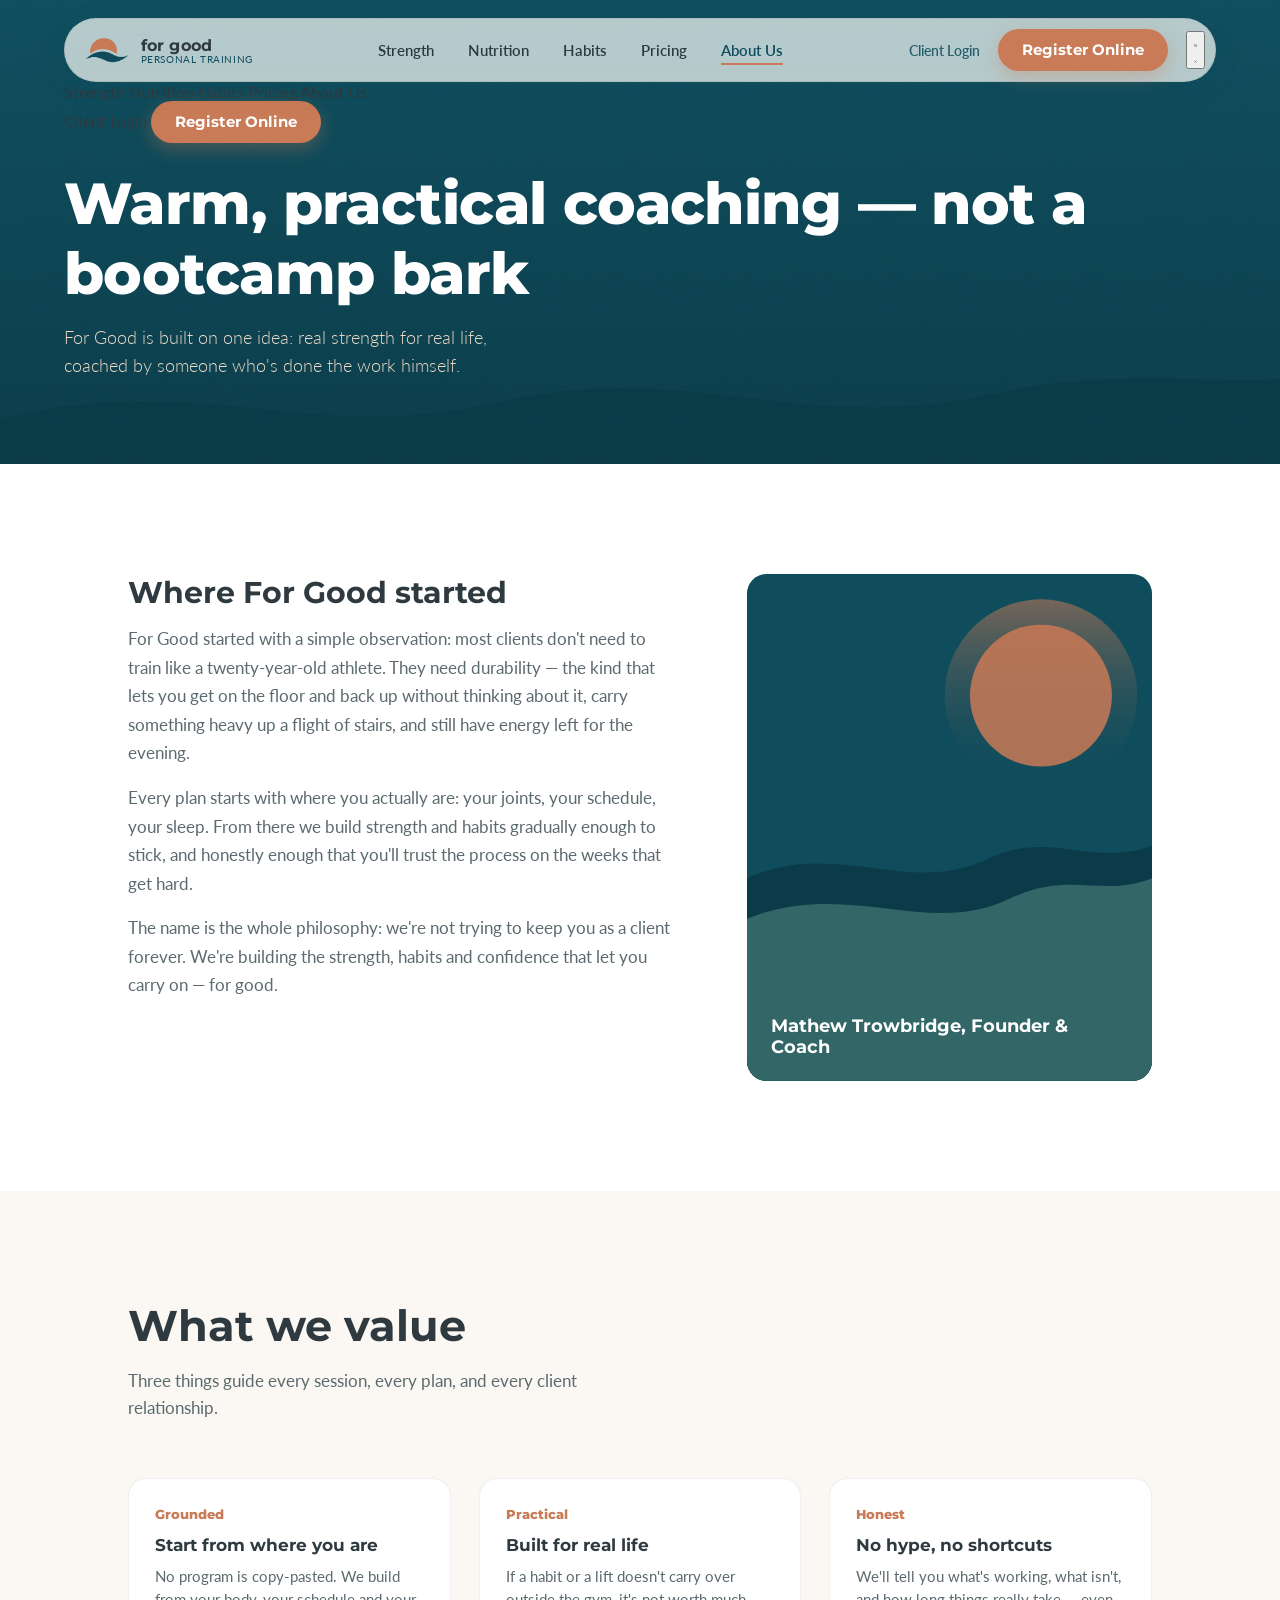
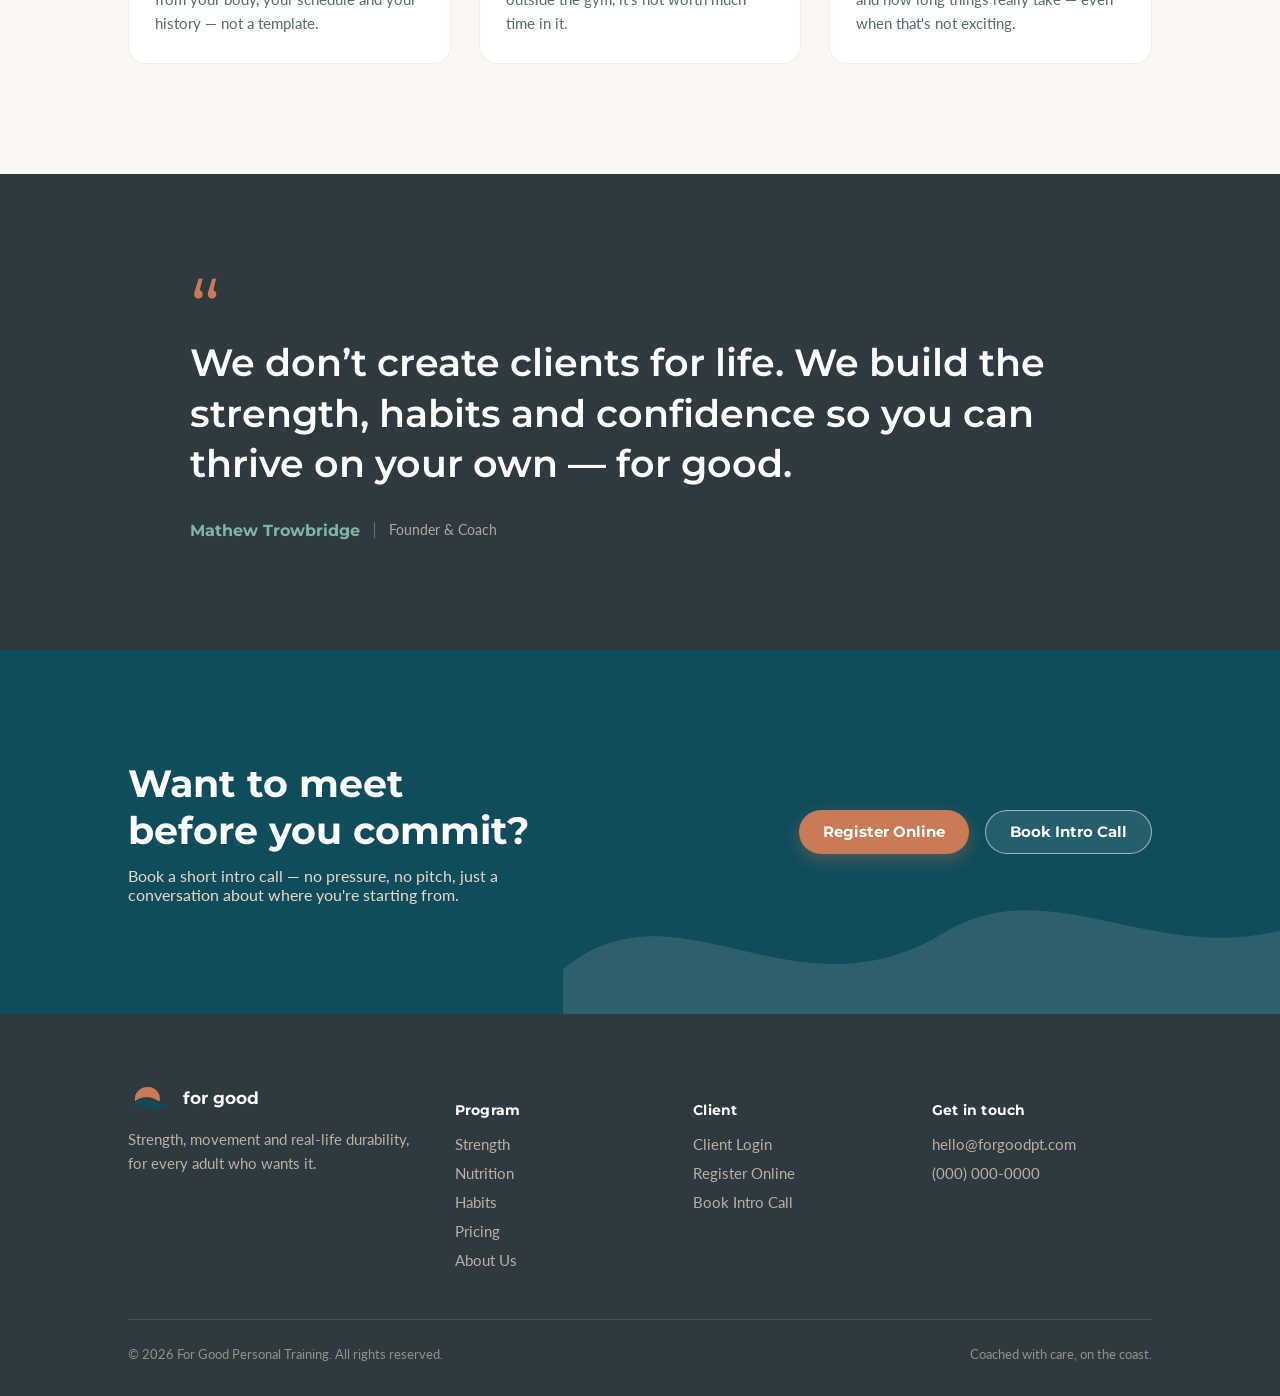
==== about.html @ f652cdb4 "Add files via upload" ====
<!DOCTYPE html>
<html lang="en">
<head>
<meta charset="UTF-8">
<meta name="viewport" content="width=device-width, initial-scale=1.0">
<title>About Us — for good Personal Training</title>
<link rel="preconnect" href="https://fonts.googleapis.com">
<link rel="preconnect" href="https://fonts.gstatic.com" crossorigin>
<link href="https://fonts.googleapis.com/css2?family=Montserrat:wght@500;600;700;800&family=Lato:ital,wght@0,300;0,400;0,700;1,400&display=swap" rel="stylesheet">
<link rel="stylesheet" href="assets/styles.css">
</head>
<body>

  <!-- ================= NAV ================= -->
  <nav class="nav">
    <div class="nav-inner">
      <a href="index.html" class="brand">
        <img src="assets/logo-symbol.png" alt="For Good symbol">
        <span>for good<small>PERSONAL TRAINING</small></span>
      </a>
      <ul class="nav-links">
        <li><a href="strength.html">Strength</a></li>
        <li><a href="nutrition.html">Nutrition</a></li>
        <li><a href="habits.html">Habits</a></li>
        <li><a href="pricing.html">Pricing</a></li>
        <li><a href="about.html" aria-current="page">About Us</a></li>
      </ul>
      <div class="nav-right">
        <a href="#login" class="link-quiet">Client Login</a>
        <a href="#register" class="btn btn-clay">Register Online</a>
        <button class="nav-toggle" aria-label="Toggle menu" aria-expanded="false" aria-controls="mobile-menu">
          <svg class="icon-menu" viewBox="0 0 24 24" fill="none"><path d="M3 6h18M3 12h18M3 18h18" stroke="currentColor" stroke-width="2" stroke-linecap="round"/></svg>
          <svg class="icon-close" viewBox="0 0 24 24" fill="none"><path d="M4 4l16 16M20 4L4 20" stroke="currentColor" stroke-width="2" stroke-linecap="round"/></svg>
        </button>
      </div>
    </div>
    <div class="mobile-menu" id="mobile-menu">
      <a href="strength.html">Strength</a>
      <a href="nutrition.html">Nutrition</a>
      <a href="habits.html">Habits</a>
      <a href="pricing.html">Pricing</a>
      <a href="about.html" aria-current="page">About Us</a>
      <div class="mobile-actions">
        <a href="#login" class="link-quiet-mobile">Client Login</a>
        <a href="#register" class="btn btn-clay">Register Online</a>
      </div>
    </div>
  </nav>

  <!-- ================= PAGE HERO ================= -->
  <header class="page-hero">
    <div class="page-hero-inner">
      <h1>Warm, practical coaching &mdash; not a bootcamp bark</h1>
      <p>For Good is built on one idea: real strength for real life, coached by someone who's done the work himself.</p>
    </div>
    <div class="hero-waves" aria-hidden="true">
      <svg viewBox="0 0 1440 140" preserveAspectRatio="none">
        <path d="M0,90 C220,30 340,120 560,70 C780,20 900,110 1120,60 C1260,30 1360,50 1440,44 L1440,140 L0,140 Z" fill="#0B3B48" opacity="0.9"/>
      </svg>
    </div>
  </header>

  <!-- ================= SPLIT: FOUNDER STORY ================= -->
  <section class="split">
    <div class="wrap split-grid reverse">
      <div class="split-copy">
        <h2>Where For Good started</h2>
        <p>For Good started with a simple observation: most clients don't need to train like a twenty-year-old athlete. They need durability &mdash; the kind that lets you get on the floor and back up without thinking about it, carry something heavy up a flight of stairs, and still have energy left for the evening.</p>
        <p>Every plan starts with where you actually are: your joints, your schedule, your sleep. From there we build strength and habits gradually enough to stick, and honestly enough that you'll trust the process on the weeks that get hard.</p>
        <p>The name is the whole philosophy: we're not trying to keep you as a client forever. We're building the strength, habits and confidence that let you carry on &mdash; for good.</p>
      </div>
      <div class="split-figure">
        <svg viewBox="0 0 400 500" preserveAspectRatio="xMidYMid slice" aria-hidden="true">
          <defs>
            <linearGradient id="skyfade" x1="0" y1="0" x2="0" y2="1">
              <stop offset="0" stop-color="#C97A56" stop-opacity="0.55"/>
              <stop offset="1" stop-color="#0F4C5C" stop-opacity="0"/>
            </linearGradient>
          </defs>
          <rect width="400" height="500" fill="#0F4C5C"/>
          <circle cx="290" cy="120" r="95" fill="url(#skyfade)"/>
          <circle cx="290" cy="120" r="70" fill="#C97A56" opacity="0.85"/>
          <path d="M0,300 C90,260 160,320 240,280 C300,252 340,290 400,268 L400,500 L0,500 Z" fill="#0B3B48"/>
          <path d="M0,340 C100,300 180,360 260,320 C320,292 350,320 400,300 L400,500 L0,500 Z" fill="#7FB8A2" opacity="0.35"/>
        </svg>
        <p class="split-caption">Mathew Trowbridge, Founder &amp; Coach</p>
      </div>
    </div>
  </section>

  <!-- ================= FEATURE ROWS: VALUES ================= -->
  <section class="feature-list">
    <div class="wrap">
      <div class="section-head">
        <h2>What we value</h2>
        <p>Three things guide every session, every plan, and every client relationship.</p>
      </div>
      <div class="feature-rows">
        <div class="feature-row">
          <div class="step">Grounded</div>
          <h3>Start from where you are</h3>
          <p>No program is copy-pasted. We build from your body, your schedule and your history &mdash; not a template.</p>
        </div>
        <div class="feature-row">
          <div class="step">Practical</div>
          <h3>Built for real life</h3>
          <p>If a habit or a lift doesn't carry over outside the gym, it's not worth much time in it.</p>
        </div>
        <div class="feature-row">
          <div class="step">Honest</div>
          <h3>No hype, no shortcuts</h3>
          <p>We'll tell you what's working, what isn't, and how long things really take &mdash; even when that's not exciting.</p>
        </div>
      </div>
    </div>
  </section>

  <!-- ================= QUOTE BREAK ================= -->
  <section class="quote-section">
    <div class="quote-inner">
      <span class="quote-mark">&ldquo;</span>
      <p class="quote">We don&rsquo;t create clients for life. We build the strength, habits and confidence so you can thrive on your own &mdash; for good.</p>
      <div class="quote-sign">
        <span class="name">Mathew Trowbridge</span>
        <span class="role">Founder &amp; Coach</span>
      </div>
    </div>
  </section>

  <!-- ================= CTA BAND ================= -->
  <section class="cta-band" id="register">
    <svg class="wave-deco" viewBox="0 0 400 200" aria-hidden="true">
      <path d="M0,120 C60,70 120,150 200,100 C260,65 320,130 400,90 L400,200 L0,200 Z" fill="#EAD9C6"/>
    </svg>
    <div class="wrap cta-inner">
      <div>
        <h2>Want to meet before you commit?</h2>
        <p>Book a short intro call &mdash; no pressure, no pitch, just a conversation about where you're starting from.</p>
      </div>
      <div class="cta-actions">
        <a href="#" class="btn btn-clay">Register Online</a>
        <a href="#" class="btn btn-dark">Book Intro Call</a>
      </div>
    </div>
  </section>

  <!-- ================= FOOTER ================= -->
  <footer>
    <div class="wrap">
      <div class="foot-top">
        <div class="foot-brand">
          <div class="foot-mark">
            <img src="assets/logo-symbol.png" alt="For Good symbol">
            <span>for good</span>
          </div>
          <p>Strength, movement and real-life durability, for every adult who wants it.</p>
        </div>
        <div class="foot-col">
          <h4>Program</h4>
          <ul>
            <li><a href="strength.html">Strength</a></li>
            <li><a href="nutrition.html">Nutrition</a></li>
            <li><a href="habits.html">Habits</a></li>
            <li><a href="pricing.html">Pricing</a></li>
            <li><a href="about.html">About Us</a></li>
          </ul>
        </div>
        <div class="foot-col">
          <h4>Client</h4>
          <ul>
            <li><a href="#login">Client Login</a></li>
            <li><a href="#register">Register Online</a></li>
            <li><a href="#">Book Intro Call</a></li>
          </ul>
        </div>
        <div class="foot-col">
          <h4>Get in touch</h4>
          <ul>
            <li><a href="mailto:hello@forgoodpt.com">hello@forgoodpt.com</a></li>
            <li><a href="tel:+10000000000">(000) 000-0000</a></li>
          </ul>
        </div>
      </div>
      <div class="foot-bottom">
        <span>&copy; 2026 For Good Personal Training. All rights reserved.</span>
        <span>Coached with care, on the coast.</span>
      </div>
    </div>
  </footer>

  <script src="assets/nav.js" defer></script>
</body>
</html>
---- assets/styles.css ----
/* ---------- Brand tokens (For Good style sheet, exact values) ---------- */
:root{
  --ocean-deep:   #0F4C5C;
  --ocean-deep-2: #0B3B48;   /* darker shade of ocean deep, for depth/gradients only */
  --seafoam:      #7FB8A2;
  --sandy-shore:  #EAD9C6;
  --sunset-clay:  #C97A56;
  --driftwood:    #2E3A3F;
  --cream:        #FBF8F3;   /* tint of sandy shore, for page background */
  --white:        #FFFFFF;

  --font-head: 'Montserrat', sans-serif;
  --font-body: 'Lato', sans-serif;

  --max: 1180px;
  --edge: clamp(24px, 5vw, 64px);
}

*{box-sizing:border-box;}
html{scroll-behavior:smooth;}
body{
  margin:0;
  font-family:var(--font-body);
  color:var(--driftwood);
  background:var(--cream);
  -webkit-font-smoothing:antialiased;
}
img{max-width:100%;display:block;}
a{color:inherit;text-decoration:none;}
h1,h2,h3{font-family:var(--font-head);margin:0;color:var(--driftwood);}
p{margin:0;}
ul{margin:0;padding:0;list-style:none;}
button{font-family:inherit;}

@media (prefers-reduced-motion: reduce){
  *{animation-duration:0.001ms !important; animation-iteration-count:1 !important; transition-duration:0.001ms !important;}
}

:focus-visible{
  outline:3px solid var(--sunset-clay);
  outline-offset:3px;
}

.wrap{max-width:var(--max); margin:0 auto; padding-left:var(--edge); padding-right:var(--edge);}

/* ---------- NAV ---------- */
.nav{
  position:fixed; top:0; left:0; right:0; z-index:50;
  padding:18px var(--edge);
}
.nav-inner{
  max-width:var(--max); margin:0 auto;
  display:flex; align-items:center; justify-content:space-between;
  background:rgba(251,248,243,0.72);
  backdrop-filter:blur(14px) saturate(140%);
  -webkit-backdrop-filter:blur(14px) saturate(140%);
  border:1px solid rgba(46,58,63,0.08);
  border-radius:100px;
  padding:10px 10px 10px 18px;
  box-shadow:0 8px 30px rgba(15,76,92,0.08);
}
.brand{display:flex; align-items:center; gap:10px;}
.brand img{height:30px; width:auto;}
.brand span{font-family:var(--font-head); font-weight:700; font-size:1.02rem; letter-spacing:0.01em; color:var(--driftwood);}
.brand small{display:block; font-family:var(--font-body); font-weight:400; font-size:0.62rem; letter-spacing:0.06em; color:var(--ocean-deep); margin-top:-2px;}

.nav-links{display:flex; gap:34px; font-size:0.94rem; font-weight:600;}
.nav-links a{position:relative; padding:6px 0; color:var(--driftwood); transition:color .2s ease;}
.nav-links a:hover, .nav-links a[aria-current="page"]{color:var(--ocean-deep);}
.nav-links a::after{
  content:""; position:absolute; left:0; right:0; bottom:0; height:2px;
  background:var(--sunset-clay); transform:scaleX(0); transform-origin:left;
  transition:transform .25s ease;
}
.nav-links a:hover::after, .nav-links a[aria-current="page"]::after{transform:scaleX(1);}

.nav-right{display:flex; align-items:center; gap:18px;}
.link-quiet{font-size:0.9rem; font-weight:600; color:var(--ocean-deep); opacity:0.85;}
.link-quiet:hover{opacity:1;}

.btn{
  display:inline-flex; align-items:center; justify-content:center; gap:8px;
  font-family:var(--font-head); font-weight:700; font-size:0.92rem;
  padding:12px 24px; border-radius:100px; border:none; cursor:pointer;
  transition:transform .18s ease, box-shadow .18s ease, background .18s ease;
  white-space:nowrap;
}
.btn-clay{
  background:var(--sunset-clay); color:var(--white);
  box-shadow:0 6px 18px rgba(201,122,86,0.35);
}
.btn-clay:hover{transform:translateY(-2px); box-shadow:0 10px 24px rgba(201,122,86,0.45);}
.btn-dark{
  background:rgba(255,255,255,0.1); color:var(--white);
  border:1.5px solid rgba(255,255,255,0.55);
}
.btn-dark:hover{background:rgba(255,255,255,0.18); transform:translateY(-2px);}
.btn-outline{
  background:transparent; color:var(--driftwood); border:1.5px solid var(--driftwood);
}
.btn-outline:hover{background:var(--driftwood); color:var(--white);}

.play-ico{
  width:16px; height:16px; border-radius:50%; background:var(--white);
  display:flex; align-items:center; justify-content:center; flex:none;
}
.play-ico svg{width:7px; height:7px; margin-left:1px;}

/* ---------- HOME HERO ---------- */
.hero{
  position:relative;
  min-height:100vh;
  background:
    radial-gradient(ellipse 120% 70% at 20% 0%, rgba(201,122,86,0.28), transparent 60%),
    linear-gradient(180deg, var(--ocean-deep) 0%, var(--ocean-deep-2) 62%, #082e38 100%);
  overflow:hidden;
  display:flex; align-items:center;
  padding-top:120px;
}
.hero::before, .page-hero::before{ /* grain */
  content:""; position:absolute; inset:0; opacity:0.5; mix-blend-mode:overlay; pointer-events:none;
  background-image:url("data:image/svg+xml,%3Csvg xmlns='http://www.w3.org/2000/svg' width='140' height='140'%3E%3Cfilter id='n'%3E%3CfeTurbulence type='fractalNoise' baseFrequency='0.9' numOctaves='2' stitchTiles='stitch'/%3E%3C/filter%3E%3Crect width='100%25' height='100%25' filter='url(%23n)' opacity='0.35'/%3E%3C/svg%3E");
}

.hero-sun{
  position:absolute; top:-14vw; right:-6vw; width:52vw; height:52vw; max-width:760px; max-height:760px;
  border-radius:50%;
  background:radial-gradient(circle at 42% 42%, var(--sunset-clay), #a85f3f 78%);
  opacity:0.9;
  filter:blur(0.5px);
}
.hero-horizon{
  position:absolute; left:0; right:0; bottom:22%; height:1px; background:rgba(234,217,198,0.12);
}

.hero-waves{position:absolute; left:0; right:0; bottom:0; width:100%; line-height:0;}
.hero-waves svg{width:100%; display:block;}

.hero-content{
  position:relative; z-index:3;
  max-width:var(--max); margin:0 auto; padding:0 var(--edge);
  width:100%;
}
.hero h1{
  color:var(--white);
  font-weight:800;
  font-size:clamp(2.6rem, 6.6vw, 5.6rem);
  line-height:1.03;
  letter-spacing:-0.01em;
  max-width:16ch;
}
.hero-sub{
  margin-top:26px;
  font-size:clamp(1.05rem,1.6vw,1.28rem);
  color:var(--sandy-shore);
  max-width:40ch;
  line-height:1.55;
  font-weight:300;
}
.hero-ctas{display:flex; gap:16px; margin-top:42px; flex-wrap:wrap;}

.hero-scroll{
  position:absolute; left:var(--edge); bottom:34px; z-index:3;
  display:flex; align-items:center; gap:10px; color:rgba(251,248,243,0.6);
  font-size:0.78rem; letter-spacing:0.08em; font-weight:600;
}
.hero-scroll .line{width:1px; height:34px; background:linear-gradient(to bottom, rgba(251,248,243,0.7), transparent);}

@keyframes riseIn{
  from{opacity:0; transform:translateY(22px);}
  to{opacity:1; transform:translateY(0);}
}
.hero h1, .hero-sub, .hero-ctas{
  animation:riseIn .9s cubic-bezier(.2,.7,.2,1) both;
}
.hero-sub{animation-delay:.14s;}
.hero-ctas{animation-delay:.26s;}

/* ---------- SUBPAGE HERO ---------- */
.page-hero{
  position:relative;
  background:linear-gradient(180deg, var(--ocean-deep) 0%, var(--ocean-deep-2) 100%);
  color:var(--white);
  padding:168px var(--edge) 84px;
  overflow:hidden;
}
.page-hero-inner{max-width:var(--max); margin:0 auto; position:relative; z-index:2;}
.page-hero h1{color:var(--white); font-weight:800; font-size:clamp(2.3rem,4.6vw,3.6rem); letter-spacing:-0.01em;}
.page-hero p{margin-top:16px; max-width:46ch; color:var(--sandy-shore); font-size:1.1rem; line-height:1.6; font-weight:300;}
.page-hero .hero-waves{opacity:0.9;}

/* ---------- QUOTE BREAK ---------- */
.quote-section{
  background:var(--driftwood);
  color:var(--sandy-shore);
  padding:120px var(--edge) 110px;
  position:relative;
}
.quote-inner{max-width:900px; margin:0 auto; text-align:left;}
.quote-mark{
  font-family:var(--font-head); font-size:5rem; color:var(--sunset-clay); line-height:0.4; display:block; margin-bottom:12px;
}
.quote-inner p.quote{
  font-family:var(--font-head); font-weight:600; font-size:clamp(1.5rem,3vw,2.35rem); line-height:1.35; color:var(--white);
}
.quote-sign{
  margin-top:30px; display:flex; align-items:center; gap:14px;
}
.quote-sign .name{font-family:var(--font-head); font-weight:700; font-size:1.02rem; color:var(--seafoam);}
.quote-sign .role{font-size:0.85rem; color:rgba(234,217,198,0.7); border-left:1px solid rgba(234,217,198,0.35); padding-left:14px;}

/* ---------- SECTION helpers ---------- */
section{padding:110px var(--edge);}
.section-head{max-width:640px; margin-bottom:56px;}
.section-head h2{font-size:clamp(1.9rem,3.4vw,2.7rem); font-weight:700; line-height:1.15;}
.section-head p{margin-top:16px; font-size:1.08rem; color:#5b6a6f; line-height:1.6; max-width:52ch;}

/* ---------- VIDEO VAULT ---------- */
.vault{
  background:var(--cream);
}
.vault-grid{
  display:grid; grid-template-columns: 1.1fr 0.9fr; gap:56px; align-items:center;
}
.vault-card{
  position:relative; border-radius:22px; overflow:hidden;
  aspect-ratio:16/11;
  background:linear-gradient(160deg, var(--ocean-deep), #123d49 55%, var(--driftwood));
  box-shadow:0 30px 60px -20px rgba(15,76,92,0.35);
}
.vault-card::before{
  content:""; position:absolute; inset:0;
  background-image:url("data:image/svg+xml,%3Csvg xmlns='http://www.w3.org/2000/svg' width='140' height='140'%3E%3Cfilter id='n'%3E%3CfeTurbulence type='fractalNoise' baseFrequency='0.9' numOctaves='2' stitchTiles='stitch'/%3E%3C/filter%3E%3Crect width='100%25' height='100%25' filter='url(%23n)' opacity='0.25'/%3E%3C/svg%3E");
  mix-blend-mode:overlay; opacity:0.6;
}
.vault-tag{
  position:absolute; top:20px; left:20px; z-index:2;
  background:rgba(251,248,243,0.9); color:var(--driftwood);
  font-family:var(--font-head); font-weight:700; font-size:0.72rem; letter-spacing:0.03em;
  padding:7px 14px; border-radius:100px;
}
.vault-play{
  position:absolute; inset:0; display:flex; align-items:center; justify-content:center; z-index:2;
  cursor:pointer; background:transparent; border:none;
}
.vault-play .disc{
  width:74px; height:74px; border-radius:50%;
  background:rgba(251,248,243,0.94);
  display:flex; align-items:center; justify-content:center;
  transition:transform .25s ease;
  box-shadow:0 10px 30px rgba(0,0,0,0.25);
}
.vault-play:hover .disc{transform:scale(1.08);}
.vault-play svg{width:20px; height:20px; margin-left:3px;}
.vault-caption{
  position:absolute; left:20px; bottom:20px; right:20px; z-index:2;
  color:var(--white);
}
.vault-caption .title{font-family:var(--font-head); font-weight:700; font-size:1.15rem;}
.vault-caption .meta{font-size:0.82rem; opacity:0.75; margin-top:4px;}

.vault-copy h2{margin-bottom:18px;}
.vault-copy p{color:#5b6a6f; font-size:1.06rem; line-height:1.65; margin-bottom:26px;}
.vault-list{display:flex; flex-direction:column; gap:14px; margin-bottom:32px;}
.vault-list li{display:flex; gap:12px; font-size:0.98rem; color:var(--driftwood); align-items:flex-start;}
.vault-list .dot{
  width:7px; height:7px; border-radius:50%; background:var(--sunset-clay); margin-top:8px; flex:none;
}

/* ---------- EXPLORE GRID (program pages) ---------- */
.explore{background:var(--sandy-shore);}
.explore .section-head p{color:#6b5a48;}
.explore-grid{display:grid; grid-template-columns:repeat(4,1fr); gap:20px;}
.explore-card{
  background:var(--white); border-radius:18px; padding:30px 26px;
  border:1px solid rgba(46,58,63,0.08);
  box-shadow:0 16px 30px -18px rgba(46,58,63,0.3);
  transition:transform .2s ease, box-shadow .2s ease;
  display:flex; flex-direction:column;
}
.explore-card:hover{transform:translateY(-5px); box-shadow:0 22px 36px -16px rgba(46,58,63,0.35);}
.explore-card .num{
  width:34px; height:34px; border-radius:50%; background:var(--ocean-deep); color:var(--white);
  font-family:var(--font-head); font-weight:700; font-size:0.85rem;
  display:flex; align-items:center; justify-content:center; margin-bottom:18px;
}
.explore-card h3{font-size:1.15rem; font-weight:700;}
.explore-card p{margin-top:10px; font-size:0.94rem; line-height:1.55; color:#5b6a6f; flex:1;}
.explore-card .go{
  margin-top:18px; font-family:var(--font-head); font-weight:700; font-size:0.88rem; color:var(--ocean-deep);
  display:inline-flex; align-items:center; gap:6px;
}
.explore-card .go svg{width:12px; height:12px; transition:transform .2s ease;}
.explore-card:hover .go svg{transform:translateX(3px);}

/* ---------- SPLIT (two-column content) ---------- */
.split{background:var(--white);}
.split-grid{display:grid; grid-template-columns:0.85fr 1.15fr; gap:70px; align-items:start;}
.split-grid.reverse{grid-template-columns:1.15fr 0.85fr;}
.split-grid.reverse .split-figure{order:2;}
.split-figure{
  position:relative; border-radius:20px; overflow:hidden; aspect-ratio:4/5;
  background:linear-gradient(200deg, var(--seafoam) 0%, var(--ocean-deep) 100%);
}
.split-figure svg{position:absolute; inset:0; width:100%; height:100%;}
.split-caption{
  position:absolute; left:24px; bottom:24px; right:24px; color:var(--white);
  font-family:var(--font-head); font-weight:700; font-size:1.1rem;
}
.split-copy h2, .split-copy h3{font-size:clamp(1.5rem,2.4vw,1.9rem); font-weight:700; margin-bottom:14px;}
.split-copy p{color:#5b6a6f; font-size:1.05rem; line-height:1.7; margin-bottom:16px; max-width:56ch;}
.split-copy p:last-of-type{margin-bottom:0;}

/* ---------- FEATURE LIST (stacked info rows) ---------- */
.feature-list{background:var(--cream);}
.feature-rows{display:grid; grid-template-columns:repeat(3,1fr); gap:28px;}
.feature-row{
  background:var(--white); border-radius:18px; padding:28px 26px;
  border:1px solid rgba(46,58,63,0.08);
}
.feature-row .step{
  font-family:var(--font-head); font-weight:800; font-size:0.8rem; color:var(--sunset-clay); margin-bottom:12px;
}
.feature-row h3{font-size:1.08rem; font-weight:700; margin-bottom:10px;}
.feature-row p{font-size:0.94rem; color:#5b6a6f; line-height:1.55;}

/* ---------- CTA BAND ---------- */
.cta-band{
  background:var(--ocean-deep);
  color:var(--white);
  text-align:left;
  position:relative;
  overflow:hidden;
}
.cta-band .wave-deco{
  position:absolute; right:-4%; bottom:-30%; width:60%; opacity:0.14;
}
.cta-inner{
  display:flex; align-items:center; justify-content:space-between; gap:40px; flex-wrap:wrap;
  position:relative; z-index:2;
}
.cta-inner h2{color:var(--white); font-size:clamp(1.8rem,3vw,2.5rem); max-width:16ch;}
.cta-inner p{color:var(--sandy-shore); margin-top:12px; max-width:44ch; font-size:1.02rem;}
.cta-actions{display:flex; gap:16px; flex-wrap:wrap;}

/* ---------- FOOTER ---------- */
footer{
  background:var(--driftwood); color:var(--sandy-shore); padding:70px var(--edge) 34px;
}
.foot-top{
  display:grid; grid-template-columns: 1.3fr 0.9fr 0.9fr 1fr; gap:40px;
  padding-bottom:50px; border-bottom:1px solid rgba(234,217,198,0.15);
}
.foot-brand{display:flex; flex-direction:column;}
.foot-brand .foot-mark{display:flex; align-items:center; gap:10px; margin-bottom:16px;}
.foot-brand .foot-mark img{height:28px; width:auto;}
.foot-brand .foot-mark span{font-family:var(--font-head); font-weight:700; font-size:1.05rem; color:var(--white);}
.foot-brand p{font-size:0.92rem; line-height:1.6; color:rgba(234,217,198,0.75); max-width:32ch;}
.foot-col h4{font-family:var(--font-head); font-size:0.85rem; letter-spacing:0.02em; color:var(--white); margin-bottom:16px; font-weight:700;}
.foot-col ul{display:flex; flex-direction:column; gap:10px;}
.foot-col a{font-size:0.92rem; color:rgba(234,217,198,0.75); transition:color .2s;}
.foot-col a:hover{color:var(--seafoam);}
.foot-bottom{
  display:flex; justify-content:space-between; align-items:center; padding-top:26px; flex-wrap:wrap; gap:12px;
  font-size:0.82rem; color:rgba(234,217,198,0.55);
}

/* ---------- PRICING ---------- */
.pricing{background:var(--cream);}
.pricing-grid{display:grid; grid-template-columns:repeat(3,1fr); gap:24px; align-items:stretch;}
.price-card{
  background:var(--white); border-radius:22px; padding:36px 30px;
  border:1px solid rgba(46,58,63,0.1);
  box-shadow:0 16px 30px -20px rgba(46,58,63,0.3);
  display:flex; flex-direction:column;
  position:relative;
}
.price-card.featured{
  border:2px solid var(--sunset-clay);
  box-shadow:0 24px 44px -20px rgba(201,122,86,0.35);
  transform:translateY(-10px);
}
.price-tag{
  position:absolute; top:-14px; right:28px;
  background:var(--sunset-clay); color:var(--white);
  font-family:var(--font-head); font-weight:700; font-size:0.72rem; letter-spacing:0.03em;
  padding:6px 14px; border-radius:100px;
}
.price-card h3{font-size:1.15rem; font-weight:700;}
.price-card .price-sub{margin-top:6px; font-size:0.92rem; color:#5b6a6f;}
.price-card .price-amount{
  margin-top:22px; display:flex; align-items:baseline; gap:6px;
  font-family:var(--font-head); font-weight:800; font-size:2.4rem; color:var(--driftwood);
}
.price-card .price-amount span{font-family:var(--font-body); font-weight:400; font-size:0.95rem; color:#5b6a6f;}
.price-card ul{margin-top:26px; display:flex; flex-direction:column; gap:13px; flex:1;}
.price-card ul li{display:flex; gap:10px; font-size:0.94rem; color:var(--driftwood); align-items:flex-start; line-height:1.4;}
.price-card ul li svg{width:15px; height:15px; margin-top:2px; flex:none; color:var(--seafoam);}
.price-card .btn{margin-top:28px; width:100%;}
.pricing-note{
  margin-top:36px; text-align:center; font-size:0.92rem; color:#5b6a6f;
}

/* ---------- FAQ ---------- */
.faq{background:var(--white);}
.faq-list{max-width:820px;}
.faq-item{
  padding:26px 0; border-bottom:1px solid rgba(46,58,63,0.1);
}
.faq-item:first-child{padding-top:0;}
.faq-item h3{font-size:1.05rem; font-weight:700; margin-bottom:10px;}
.faq-item p{font-size:0.98rem; color:#5b6a6f; line-height:1.65; max-width:64ch;}

/* ---------- RESPONSIVE ---------- */
@media (max-width:920px){
  .nav-links{display:none;}
  .vault-grid, .split-grid, .split-grid.reverse{grid-template-columns:1fr; gap:40px;}
  .split-grid.reverse .split-figure{order:0;}
  .foot-top{grid-template-columns:1fr 1fr; gap:32px;}
  .explore-grid{grid-template-columns:repeat(2,1fr);}
  .feature-rows{grid-template-columns:1fr;}
  .pricing-grid{grid-template-columns:1fr; max-width:420px; margin:0 auto;}
  .price-card.featured{transform:none;}
}
@media (max-width:600px){
  .foot-top{grid-template-columns:1fr;}
  .cta-inner{flex-direction:column; align-items:flex-start;}
  .link-quiet{display:none;}
  section{padding:80px var(--edge);}
  .quote-section{padding:90px var(--edge) 80px;}
  .explore-grid{grid-template-columns:1fr;}
  .page-hero{padding:150px var(--edge) 70px;}
}
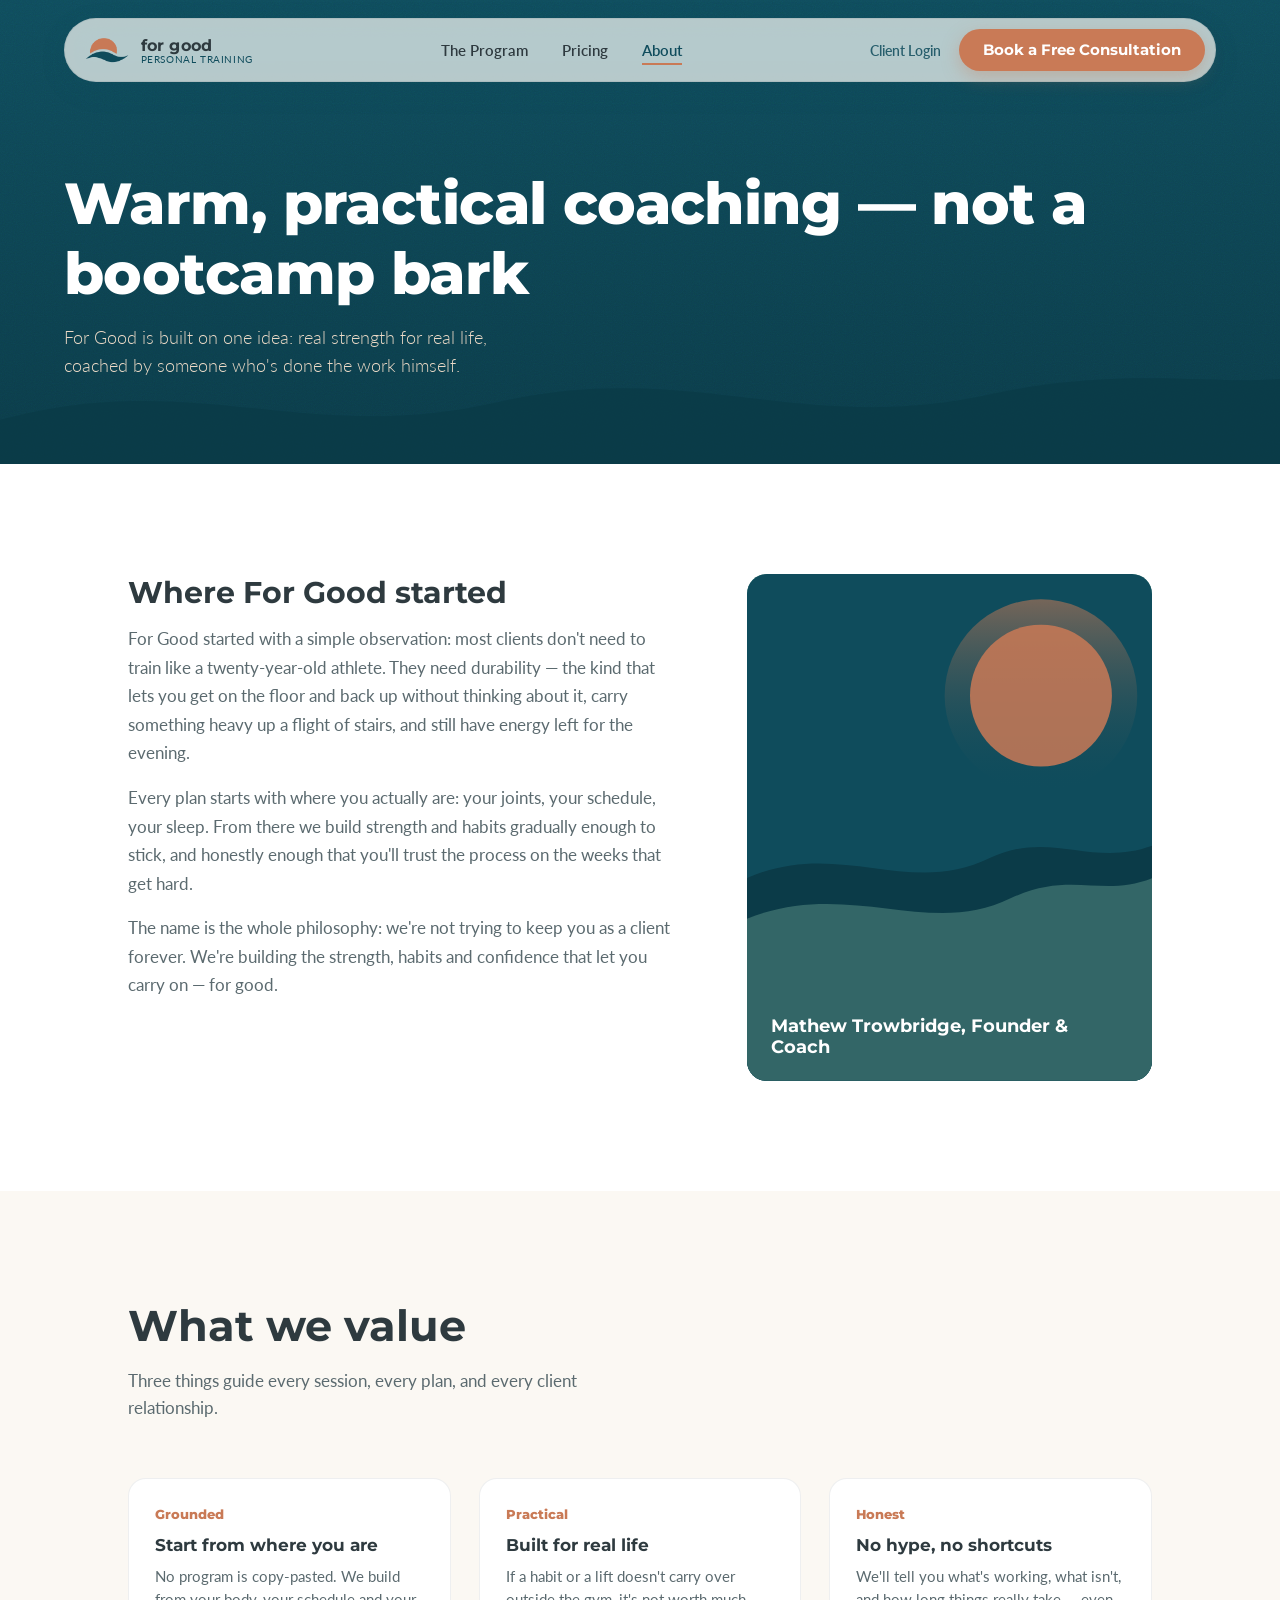
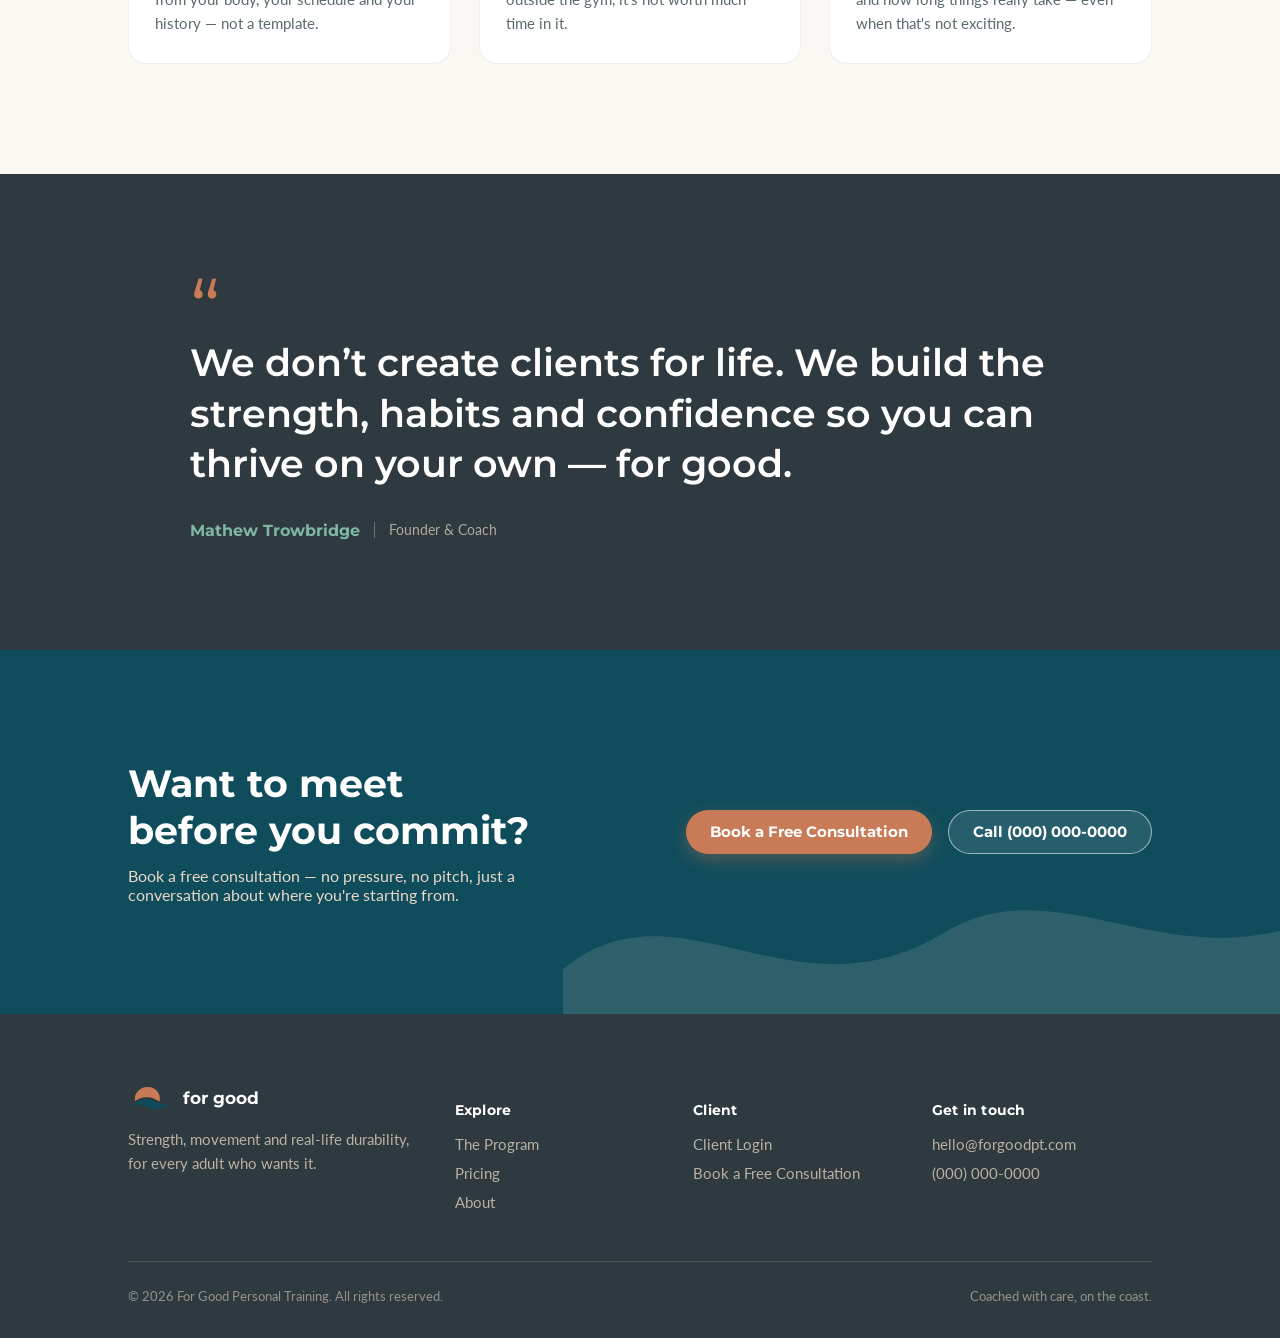
==== commit e3607142: "Add files via upload" ====
--- a/about.html
+++ b/about.html
@@ -3,7 +3,7 @@
 <head>
 <meta charset="UTF-8">
 <meta name="viewport" content="width=device-width, initial-scale=1.0">
-<title>About Us — for good Personal Training</title>
+<title>About — for good Personal Training</title>
 <link rel="preconnect" href="https://fonts.googleapis.com">
 <link rel="preconnect" href="https://fonts.gstatic.com" crossorigin>
 <link href="https://fonts.googleapis.com/css2?family=Montserrat:wght@500;600;700;800&family=Lato:ital,wght@0,300;0,400;0,700;1,400&display=swap" rel="stylesheet">
@@ -19,15 +19,13 @@
         <span>for good<small>PERSONAL TRAINING</small></span>
       </a>
       <ul class="nav-links">
-        <li><a href="strength.html">Strength</a></li>
-        <li><a href="nutrition.html">Nutrition</a></li>
-        <li><a href="habits.html">Habits</a></li>
+        <li><a href="program.html">The Program</a></li>
         <li><a href="pricing.html">Pricing</a></li>
-        <li><a href="about.html" aria-current="page">About Us</a></li>
+        <li><a href="about.html" aria-current="page">About</a></li>
       </ul>
       <div class="nav-right">
         <a href="#login" class="link-quiet">Client Login</a>
-        <a href="#register" class="btn btn-clay">Register Online</a>
+        <a href="consultation.html" class="btn btn-clay">Book a Free Consultation</a>
         <button class="nav-toggle" aria-label="Toggle menu" aria-expanded="false" aria-controls="mobile-menu">
           <svg class="icon-menu" viewBox="0 0 24 24" fill="none"><path d="M3 6h18M3 12h18M3 18h18" stroke="currentColor" stroke-width="2" stroke-linecap="round"/></svg>
           <svg class="icon-close" viewBox="0 0 24 24" fill="none"><path d="M4 4l16 16M20 4L4 20" stroke="currentColor" stroke-width="2" stroke-linecap="round"/></svg>
@@ -35,14 +33,12 @@
       </div>
     </div>
     <div class="mobile-menu" id="mobile-menu">
-      <a href="strength.html">Strength</a>
-      <a href="nutrition.html">Nutrition</a>
-      <a href="habits.html">Habits</a>
+      <a href="program.html">The Program</a>
       <a href="pricing.html">Pricing</a>
-      <a href="about.html" aria-current="page">About Us</a>
+      <a href="about.html" aria-current="page">About</a>
       <div class="mobile-actions">
         <a href="#login" class="link-quiet-mobile">Client Login</a>
-        <a href="#register" class="btn btn-clay">Register Online</a>
+        <a href="consultation.html" class="btn btn-clay">Book a Free Consultation</a>
       </div>
     </div>
   </nav>
@@ -128,18 +124,18 @@
   </section>
 
   <!-- ================= CTA BAND ================= -->
-  <section class="cta-band" id="register">
+  <section class="cta-band">
     <svg class="wave-deco" viewBox="0 0 400 200" aria-hidden="true">
       <path d="M0,120 C60,70 120,150 200,100 C260,65 320,130 400,90 L400,200 L0,200 Z" fill="#EAD9C6"/>
     </svg>
     <div class="wrap cta-inner">
       <div>
         <h2>Want to meet before you commit?</h2>
-        <p>Book a short intro call &mdash; no pressure, no pitch, just a conversation about where you're starting from.</p>
+        <p>Book a free consultation &mdash; no pressure, no pitch, just a conversation about where you're starting from.</p>
       </div>
       <div class="cta-actions">
-        <a href="#" class="btn btn-clay">Register Online</a>
-        <a href="#" class="btn btn-dark">Book Intro Call</a>
+        <a href="consultation.html" class="btn btn-clay">Book a Free Consultation</a>
+        <a href="tel:+10000000000" class="btn btn-dark">Call (000) 000-0000</a>
       </div>
     </div>
   </section>
@@ -156,21 +152,18 @@
           <p>Strength, movement and real-life durability, for every adult who wants it.</p>
         </div>
         <div class="foot-col">
-          <h4>Program</h4>
+          <h4>Explore</h4>
           <ul>
-            <li><a href="strength.html">Strength</a></li>
-            <li><a href="nutrition.html">Nutrition</a></li>
-            <li><a href="habits.html">Habits</a></li>
+            <li><a href="program.html">The Program</a></li>
             <li><a href="pricing.html">Pricing</a></li>
-            <li><a href="about.html">About Us</a></li>
+            <li><a href="about.html">About</a></li>
           </ul>
         </div>
         <div class="foot-col">
           <h4>Client</h4>
           <ul>
             <li><a href="#login">Client Login</a></li>
-            <li><a href="#register">Register Online</a></li>
-            <li><a href="#">Book Intro Call</a></li>
+            <li><a href="consultation.html">Book a Free Consultation</a></li>
           </ul>
         </div>
         <div class="foot-col">
--- a/assets/styles.css
+++ b/assets/styles.css
@@ -61,7 +61,7 @@
 }
 .brand{display:flex; align-items:center; gap:10px;}
 .brand img{height:30px; width:auto;}
-.brand span{font-family:var(--font-head); font-weight:700; font-size:1.02rem; letter-spacing:0.01em; color:var(--driftwood);}
+.brand span{font-family:var(--font-head); font-weight:700; font-size:1.02rem; letter-spacing:0.01em; color:var(--driftwood); white-space:nowrap;}
 .brand small{display:block; font-family:var(--font-body); font-weight:400; font-size:0.62rem; letter-spacing:0.06em; color:var(--ocean-deep); margin-top:-2px;}
 
 .nav-links{display:flex; gap:34px; font-size:0.94rem; font-weight:600;}
@@ -78,6 +78,20 @@
 .link-quiet{font-size:0.9rem; font-weight:600; color:var(--ocean-deep); opacity:0.85;}
 .link-quiet:hover{opacity:1;}
 
+.nav-toggle{
+  display:none; background:none; border:none; cursor:pointer;
+  padding:6px; margin:-6px; color:var(--driftwood);
+  align-items:center; justify-content:center;
+}
+.nav-toggle svg{width:23px; height:23px; display:block;}
+.nav-toggle .icon-close{display:none;}
+.nav-toggle.is-open .icon-menu{display:none;}
+.nav-toggle.is-open .icon-close{display:block;}
+
+.mobile-menu{
+  display:none;
+}
+
 .btn{
   display:inline-flex; align-items:center; justify-content:center; gap:8px;
   font-family:var(--font-head); font-weight:700; font-size:0.92rem;
@@ -99,6 +113,11 @@
   background:transparent; color:var(--driftwood); border:1.5px solid var(--driftwood);
 }
 .btn-outline:hover{background:var(--driftwood); color:var(--white);}
+
+.btn-static{
+  background:transparent; border:1.5px dashed rgba(46,58,63,0.45); color:var(--driftwood);
+  cursor:default; pointer-events:none; opacity:0.8;
+}
 
 .play-ico{
   width:16px; height:16px; border-radius:50%; background:var(--white);
@@ -214,6 +233,21 @@
 .section-head{max-width:640px; margin-bottom:56px;}
 .section-head h2{font-size:clamp(1.9rem,3.4vw,2.7rem); font-weight:700; line-height:1.15;}
 .section-head p{margin-top:16px; font-size:1.08rem; color:#5b6a6f; line-height:1.6; max-width:52ch;}
+.section-eyebrow{
+  display:block; font-family:var(--font-head); font-weight:800; font-size:0.8rem;
+  letter-spacing:0.02em; color:var(--sunset-clay); margin-bottom:12px;
+}
+
+/* ---------- PROGRAM TABS (in-page quick nav on program.html) ---------- */
+.program-tabs{display:flex; gap:12px; flex-wrap:wrap; margin-top:32px;}
+.program-tabs a{
+  font-family:var(--font-head); font-weight:700; font-size:0.86rem;
+  padding:10px 22px; border-radius:100px;
+  background:rgba(255,255,255,0.1); color:var(--white);
+  border:1.5px solid rgba(255,255,255,0.45);
+  transition:background .2s ease, transform .18s ease;
+}
+.program-tabs a:hover{background:rgba(255,255,255,0.2); transform:translateY(-2px);}
 
 /* ---------- VIDEO VAULT ---------- */
 .vault{
@@ -393,13 +427,90 @@
   font-family:var(--font-head); font-weight:800; font-size:2.4rem; color:var(--driftwood);
 }
 .price-card .price-amount span{font-family:var(--font-body); font-weight:400; font-size:0.95rem; color:#5b6a6f;}
+.price-card .price-amount .price-was{
+  font-family:var(--font-body); font-weight:600; font-size:1.15rem; color:#9a8f83;
+  text-decoration:line-through; margin-right:2px;
+}
+.price-founding-note{
+  margin-top:10px; font-size:0.8rem; font-weight:700; color:var(--sunset-clay); line-height:1.4;
+}
 .price-card ul{margin-top:26px; display:flex; flex-direction:column; gap:13px; flex:1;}
 .price-card ul li{display:flex; gap:10px; font-size:0.94rem; color:var(--driftwood); align-items:flex-start; line-height:1.4;}
 .price-card ul li svg{width:15px; height:15px; margin-top:2px; flex:none; color:var(--seafoam);}
 .price-card .btn{margin-top:28px; width:100%;}
+.price-terms{
+  margin-top:14px; font-size:0.8rem; color:#5b6a6f; text-align:center;
+}
+.price-card-locked{
+  background:var(--sandy-shore); border-style:dashed;
+}
+.price-card-locked .price-sub{color:var(--ocean-deep); font-style:italic;}
 .pricing-note{
-  margin-top:36px; text-align:center; font-size:0.92rem; color:#5b6a6f;
-}
+  margin-top:28px; text-align:center; font-size:0.92rem; color:#5b6a6f;
+}
+
+/* ---------- PROGRAM ARC (temporary cost → permanent habit) ---------- */
+.program-arc{
+  margin-top:52px; display:flex; align-items:flex-start; gap:0;
+  max-width:820px; margin-left:auto; margin-right:auto;
+}
+.arc-stop{
+  flex:1; display:flex; flex-direction:column; gap:6px; text-align:center; padding:0 14px;
+}
+.arc-label{
+  font-family:var(--font-head); font-weight:800; font-size:0.72rem; letter-spacing:0.06em;
+  text-transform:uppercase; color:var(--sunset-clay);
+}
+.arc-stop-final .arc-label{color:var(--seafoam);}
+.arc-title{font-family:var(--font-head); font-weight:700; font-size:1.1rem; color:var(--driftwood);}
+.arc-desc{font-size:0.86rem; color:#5b6a6f; line-height:1.5;}
+.arc-line{
+  flex:0 0 auto; width:min(140px,14vw); height:2px; margin-top:9px; position:relative;
+  background:repeating-linear-gradient(to right, var(--seafoam) 0 8px, transparent 8px 14px);
+}
+.arc-line::after{
+  content:""; position:absolute; right:-2px; top:50%; width:8px; height:8px; border-radius:50%;
+  background:var(--seafoam); transform:translateY(-50%);
+}
+
+/* ---------- CONSULTATION FORM ---------- */
+.consult{background:var(--white);}
+.consult-grid{display:grid; grid-template-columns:0.85fr 1.15fr; gap:60px; align-items:start;}
+.consult-info h2{font-size:clamp(1.6rem,2.6vw,2rem); font-weight:700; margin-bottom:16px;}
+.consult-info p{color:#5b6a6f; font-size:1.05rem; line-height:1.7; margin-bottom:22px; max-width:50ch;}
+.consult-info .vault-list{margin-bottom:0;}
+
+.consult-form{
+  background:var(--cream); border:1px solid rgba(46,58,63,0.1); border-radius:22px;
+  padding:36px 34px; box-shadow:0 16px 30px -20px rgba(46,58,63,0.3);
+}
+.form-row{display:grid; grid-template-columns:1fr 1fr; gap:16px;}
+.form-field{display:flex; flex-direction:column; gap:8px; margin-bottom:20px;}
+.form-field label{font-family:var(--font-head); font-weight:700; font-size:0.86rem; color:var(--driftwood);}
+.form-field input, .form-field select, .form-field textarea{
+  font-family:var(--font-body); font-size:0.95rem; color:var(--driftwood);
+  background:var(--white); border:1.5px solid rgba(46,58,63,0.18); border-radius:10px;
+  padding:12px 14px; width:100%;
+}
+.form-field textarea{min-height:120px; resize:vertical;}
+.form-field input:focus, .form-field select:focus, .form-field textarea:focus{
+  outline:none; border-color:var(--ocean-deep); box-shadow:0 0 0 3px rgba(15,76,92,0.14);
+}
+.hp-field{position:absolute; left:-9999px; top:-9999px;}
+.consult-form .btn{width:100%; margin-top:4px;}
+.form-note{margin-top:16px; font-size:0.8rem; color:#5b6a6f; text-align:center;}
+.form-success{
+  display:none; background:var(--seafoam); color:var(--driftwood);
+  border-radius:14px; padding:18px 20px; margin-bottom:22px; font-weight:600; font-size:0.95rem;
+}
+.form-success.show{display:block;}
+.form-hide{display:none;}
+
+.consult-setup-note{
+  background:var(--sandy-shore); border:1px dashed var(--sunset-clay); border-radius:14px;
+  padding:16px 18px; margin-bottom:26px; font-size:0.86rem; color:var(--driftwood); line-height:1.55;
+}
+.consult-setup-note strong{color:var(--sunset-clay);}
 
 /* ---------- FAQ ---------- */
 .faq{background:var(--white);}
@@ -414,18 +525,53 @@
 /* ---------- RESPONSIVE ---------- */
 @media (max-width:920px){
   .nav-links{display:none;}
-  .vault-grid, .split-grid, .split-grid.reverse{grid-template-columns:1fr; gap:40px;}
+  .nav-right .link-quiet{display:none;}
+  .nav-toggle{display:inline-flex;}
+  .mobile-menu{
+    display:block;
+    max-width:var(--max); margin:10px auto 0; padding:0 20px;
+    max-height:0; opacity:0; overflow:hidden;
+    background:rgba(251,248,243,0.98);
+    backdrop-filter:blur(14px) saturate(140%);
+    -webkit-backdrop-filter:blur(14px) saturate(140%);
+    border:1px solid rgba(46,58,63,0.08);
+    border-radius:22px;
+    transition:max-height .35s ease, opacity .3s ease, padding .35s ease, margin .35s ease;
+  }
+  .mobile-menu.open{
+    max-height:420px; opacity:1; padding:14px 20px 20px;
+    box-shadow:0 20px 40px rgba(15,76,92,0.15);
+  }
+  .mobile-menu a{
+    display:block; padding:13px 4px; font-family:var(--font-head); font-weight:600; font-size:1.02rem;
+    color:var(--driftwood); border-bottom:1px solid rgba(46,58,63,0.08);
+  }
+  .mobile-menu a[aria-current="page"]{color:var(--ocean-deep);}
+  .mobile-menu .mobile-actions{display:flex; flex-direction:column; gap:12px; margin-top:16px;}
+  .mobile-menu .mobile-actions .link-quiet-mobile{
+    border-bottom:none; text-align:center; font-weight:600; color:var(--ocean-deep); padding:8px 4px;
+  }
+  .mobile-menu .mobile-actions .btn{
+    width:100%; display:flex; align-items:center; justify-content:center;
+    border-bottom:none; color:var(--white);
+  }
+  .vault-grid, .split-grid, .split-grid.reverse, .consult-grid{grid-template-columns:1fr; gap:40px;}
+  .form-row{grid-template-columns:1fr;}
   .split-grid.reverse .split-figure{order:0;}
   .foot-top{grid-template-columns:1fr 1fr; gap:32px;}
   .explore-grid{grid-template-columns:repeat(2,1fr);}
   .feature-rows{grid-template-columns:1fr;}
   .pricing-grid{grid-template-columns:1fr; max-width:420px; margin:0 auto;}
   .price-card.featured{transform:none;}
+  .program-arc{flex-direction:column; gap:20px; align-items:stretch;}
+  .arc-line{width:2px; height:34px; margin:0 auto; background:repeating-linear-gradient(to bottom, var(--seafoam) 0 8px, transparent 8px 14px);}
+  .arc-line::after{right:auto; left:50%; top:auto; bottom:-2px; transform:translate(-50%,0);}
 }
 @media (max-width:600px){
   .foot-top{grid-template-columns:1fr;}
   .cta-inner{flex-direction:column; align-items:flex-start;}
   .link-quiet{display:none;}
+  .nav-right .btn-clay{display:none;}
   section{padding:80px var(--edge);}
   .quote-section{padding:90px var(--edge) 80px;}
   .explore-grid{grid-template-columns:1fr;}
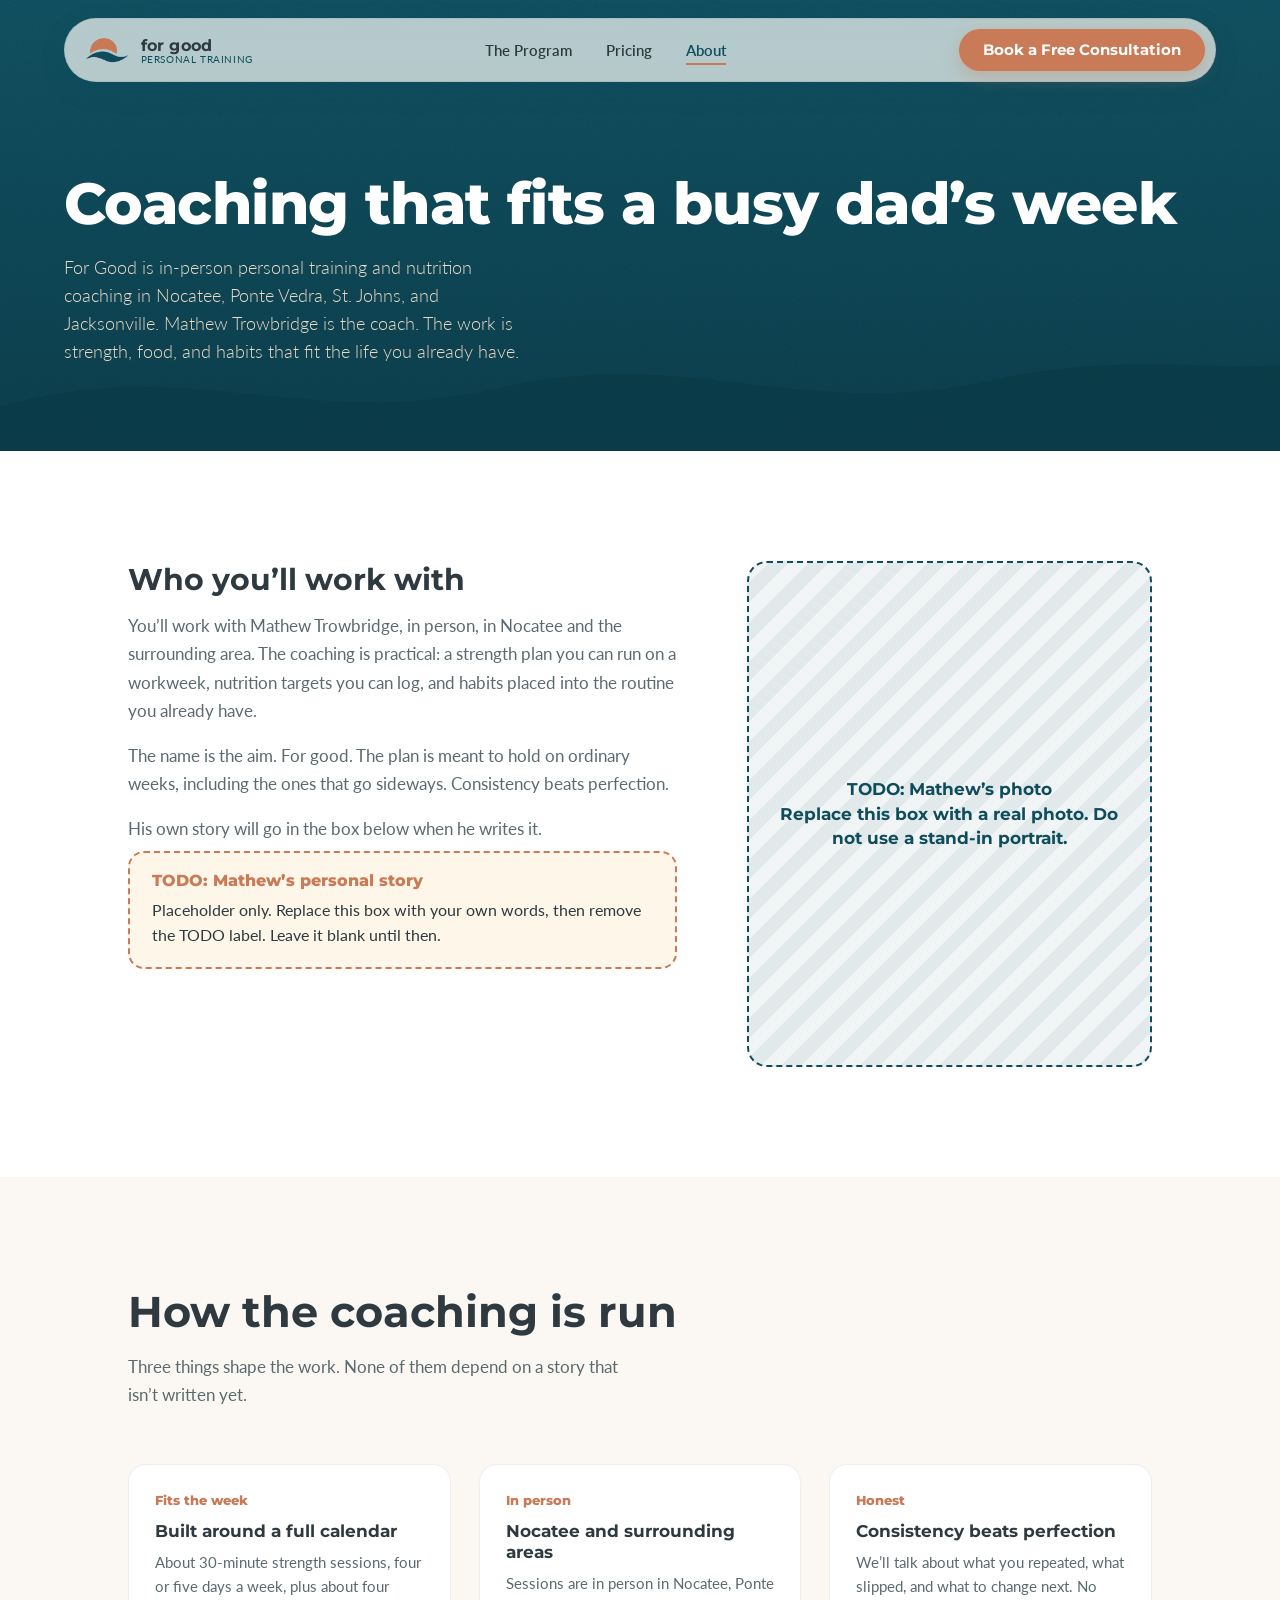
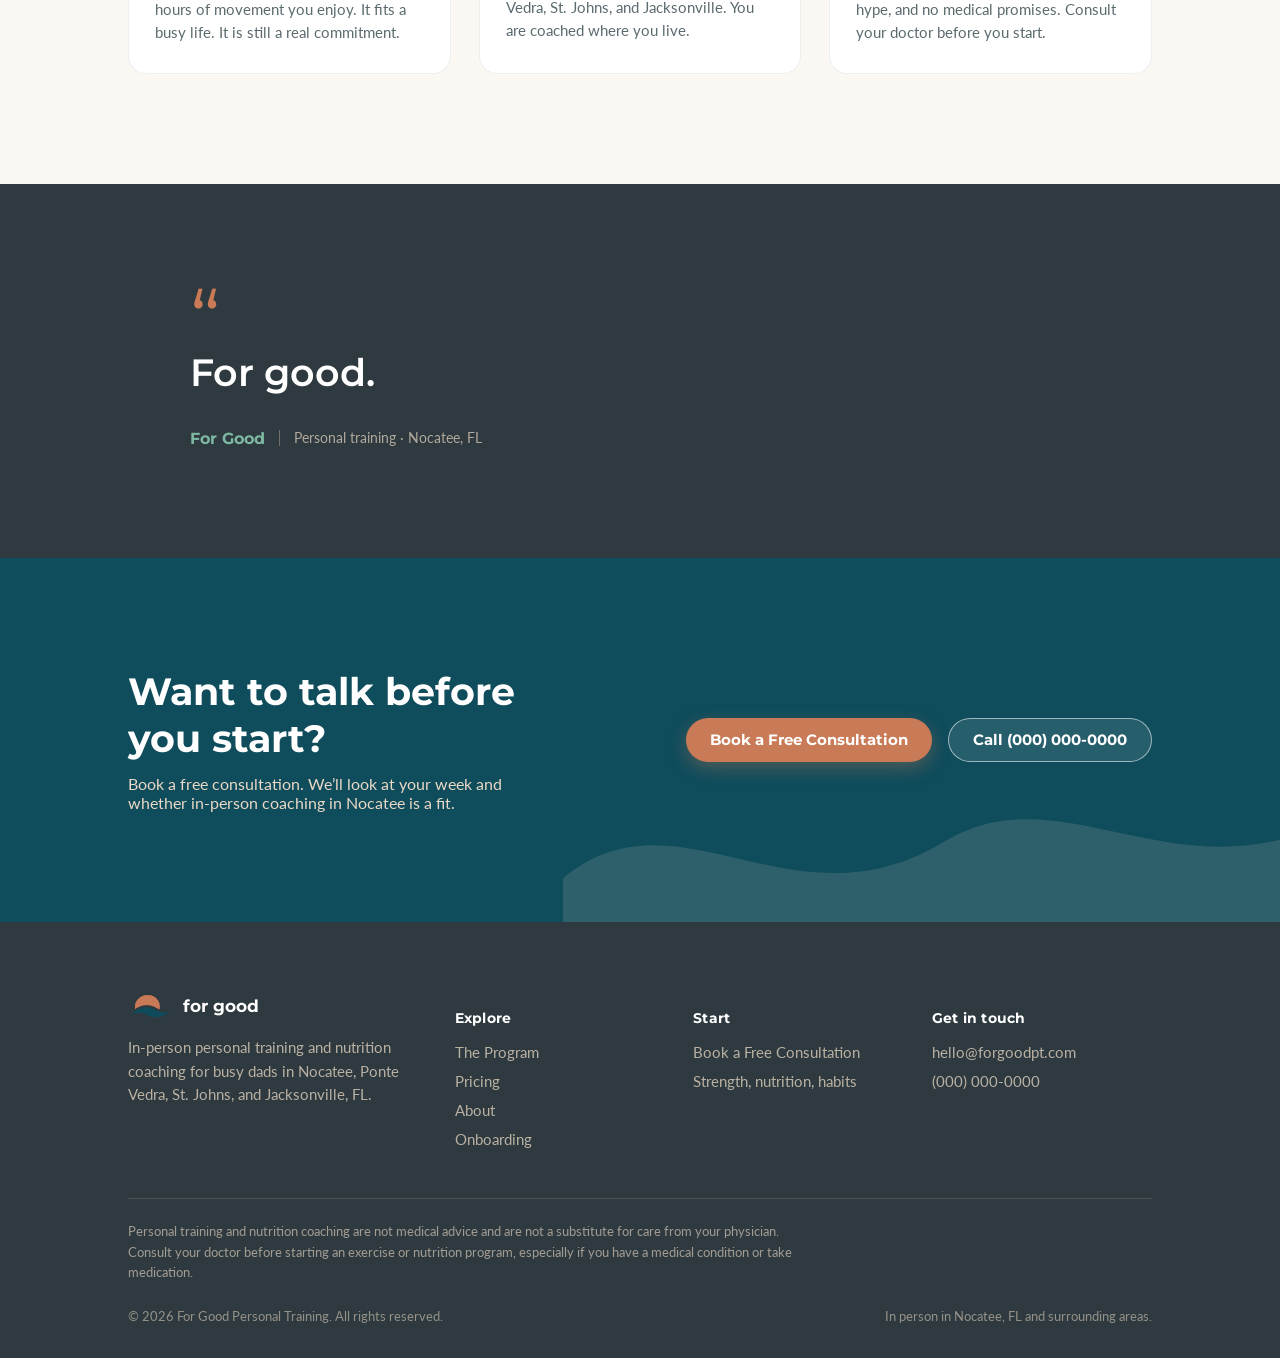
==== commit 9f6f70fa: "Rewrite For Good copy for busy dads and local search. Describe in-person strength, nutrition, and ha" ====
--- a/about.html
+++ b/about.html
@@ -3,11 +3,30 @@
 <head>
 <meta charset="UTF-8">
 <meta name="viewport" content="width=device-width, initial-scale=1.0">
-<title>About — for good Personal Training</title>
+<title>About For Good | Personal Trainer in Nocatee &amp; Ponte Vedra, FL</title>
+<meta name="description" content="For Good is in-person personal training and nutrition coaching for busy dads in Nocatee, Ponte Vedra, St. Johns, and Jacksonville, FL.">
+<link rel="canonical" href="https://forgood.fit/about.html">
+
+<!-- Open Graph / Link Preview -->
+<meta property="og:type" content="website">
+<meta property="og:site_name" content="For Good Personal Training">
+<meta property="og:url" content="https://forgood.fit/about.html">
+<meta property="og:title" content="About For Good | Personal Trainer in Nocatee &amp; Ponte Vedra, FL">
+<meta property="og:description" content="For Good is in-person personal training and nutrition coaching for busy dads in Nocatee, Ponte Vedra, St. Johns, and Jacksonville, FL.">
+<meta property="og:image" content="https://forgood.fit/assets/og-image.png">
+<meta property="og:image:width" content="1200">
+<meta property="og:image:height" content="630">
+
+<!-- Twitter Card -->
+<meta name="twitter:card" content="summary_large_image">
+<meta name="twitter:title" content="About For Good | Personal Trainer in Nocatee &amp; Ponte Vedra, FL">
+<meta name="twitter:description" content="For Good is in-person personal training and nutrition coaching for busy dads in Nocatee, Ponte Vedra, St. Johns, and Jacksonville, FL.">
+<meta name="twitter:image" content="https://forgood.fit/assets/og-image.png">
+
 <link rel="preconnect" href="https://fonts.googleapis.com">
 <link rel="preconnect" href="https://fonts.gstatic.com" crossorigin>
 <link href="https://fonts.googleapis.com/css2?family=Montserrat:wght@500;600;700;800&family=Lato:ital,wght@0,300;0,400;0,700;1,400&display=swap" rel="stylesheet">
-<link rel="stylesheet" href="assets/styles.css">
+<link rel="stylesheet" href="assets/styles.css?v=3">
 </head>
 <body>
 
@@ -24,7 +43,6 @@
         <li><a href="about.html" aria-current="page">About</a></li>
       </ul>
       <div class="nav-right">
-        <a href="#login" class="link-quiet">Client Login</a>
         <a href="consultation.html" class="btn btn-clay">Book a Free Consultation</a>
         <button class="nav-toggle" aria-label="Toggle menu" aria-expanded="false" aria-controls="mobile-menu">
           <svg class="icon-menu" viewBox="0 0 24 24" fill="none"><path d="M3 6h18M3 12h18M3 18h18" stroke="currentColor" stroke-width="2" stroke-linecap="round"/></svg>
@@ -37,7 +55,6 @@
       <a href="pricing.html">Pricing</a>
       <a href="about.html" aria-current="page">About</a>
       <div class="mobile-actions">
-        <a href="#login" class="link-quiet-mobile">Client Login</a>
         <a href="consultation.html" class="btn btn-clay">Book a Free Consultation</a>
       </div>
     </div>
@@ -46,8 +63,8 @@
   <!-- ================= PAGE HERO ================= -->
   <header class="page-hero">
     <div class="page-hero-inner">
-      <h1>Warm, practical coaching &mdash; not a bootcamp bark</h1>
-      <p>For Good is built on one idea: real strength for real life, coached by someone who's done the work himself.</p>
+      <h1>Coaching that fits a busy dad&rsquo;s week</h1>
+      <p>For Good is in-person personal training and nutrition coaching in Nocatee, Ponte Vedra, St. Johns, and Jacksonville. Mathew Trowbridge is the coach. The work is strength, food, and habits that fit the life you already have.</p>
     </div>
     <div class="hero-waves" aria-hidden="true">
       <svg viewBox="0 0 1440 140" preserveAspectRatio="none">
@@ -56,69 +73,62 @@
     </div>
   </header>
 
-  <!-- ================= SPLIT: FOUNDER STORY ================= -->
+  <!-- ================= COACH ================= -->
+  <!-- TODO(mathew): Do not add credentials anywhere on this page. NASM CPT and Nutrition Coach are still in progress. No biography until you write it. -->
   <section class="split">
     <div class="wrap split-grid reverse">
       <div class="split-copy">
-        <h2>Where For Good started</h2>
-        <p>For Good started with a simple observation: most clients don't need to train like a twenty-year-old athlete. They need durability &mdash; the kind that lets you get on the floor and back up without thinking about it, carry something heavy up a flight of stairs, and still have energy left for the evening.</p>
-        <p>Every plan starts with where you actually are: your joints, your schedule, your sleep. From there we build strength and habits gradually enough to stick, and honestly enough that you'll trust the process on the weeks that get hard.</p>
-        <p>The name is the whole philosophy: we're not trying to keep you as a client forever. We're building the strength, habits and confidence that let you carry on &mdash; for good.</p>
-      </div>
-      <div class="split-figure">
-        <svg viewBox="0 0 400 500" preserveAspectRatio="xMidYMid slice" aria-hidden="true">
-          <defs>
-            <linearGradient id="skyfade" x1="0" y1="0" x2="0" y2="1">
-              <stop offset="0" stop-color="#C97A56" stop-opacity="0.55"/>
-              <stop offset="1" stop-color="#0F4C5C" stop-opacity="0"/>
-            </linearGradient>
-          </defs>
-          <rect width="400" height="500" fill="#0F4C5C"/>
-          <circle cx="290" cy="120" r="95" fill="url(#skyfade)"/>
-          <circle cx="290" cy="120" r="70" fill="#C97A56" opacity="0.85"/>
-          <path d="M0,300 C90,260 160,320 240,280 C300,252 340,290 400,268 L400,500 L0,500 Z" fill="#0B3B48"/>
-          <path d="M0,340 C100,300 180,360 260,320 C320,292 350,320 400,300 L400,500 L0,500 Z" fill="#7FB8A2" opacity="0.35"/>
-        </svg>
-        <p class="split-caption">Mathew Trowbridge, Founder &amp; Coach</p>
-      </div>
-    </div>
-  </section>
-
-  <!-- ================= FEATURE ROWS: VALUES ================= -->
+        <h2>Who you&rsquo;ll work with</h2>
+        <p>You&rsquo;ll work with Mathew Trowbridge, in person, in Nocatee and the surrounding area. The coaching is practical: a strength plan you can run on a workweek, nutrition targets you can log, and habits placed into the routine you already have.</p>
+        <p>The name is the aim. For good. The plan is meant to hold on ordinary weeks, including the ones that go sideways. Consistency beats perfection.</p>
+        <p>His own story will go in the box below when he writes it.</p>
+        <aside class="story-todo">
+          <strong>TODO: Mathew&rsquo;s personal story</strong>
+          <p>Placeholder only. Replace this box with your own words, then remove the TODO label. Leave it blank until then.</p>
+        </aside>
+      </div>
+      <div class="photo-todo" role="img" aria-label="Placeholder for a photo of Mathew Trowbridge">
+        <p>TODO: Mathew&rsquo;s photo<br>Replace this box with a real photo. Do not use a stand-in portrait.</p>
+      </div>
+    </div>
+  </section>
+
+  <!-- ================= HOW WE COACH ================= -->
   <section class="feature-list">
     <div class="wrap">
       <div class="section-head">
-        <h2>What we value</h2>
-        <p>Three things guide every session, every plan, and every client relationship.</p>
+        <h2>How the coaching is run</h2>
+        <p>Three things shape the work. None of them depend on a story that isn&rsquo;t written yet.</p>
       </div>
       <div class="feature-rows">
         <div class="feature-row">
-          <div class="step">Grounded</div>
-          <h3>Start from where you are</h3>
-          <p>No program is copy-pasted. We build from your body, your schedule and your history &mdash; not a template.</p>
+          <div class="step">Fits the week</div>
+          <h3>Built around a full calendar</h3>
+          <p>About 30-minute strength sessions, four or five days a week, plus about four hours of movement you enjoy. It fits a busy life. It is still a real commitment.</p>
         </div>
         <div class="feature-row">
-          <div class="step">Practical</div>
-          <h3>Built for real life</h3>
-          <p>If a habit or a lift doesn't carry over outside the gym, it's not worth much time in it.</p>
+          <div class="step">In person</div>
+          <h3>Nocatee and surrounding areas</h3>
+          <p>Sessions are in person in Nocatee, Ponte Vedra, St. Johns, and Jacksonville. You are coached where you live.</p>
         </div>
         <div class="feature-row">
           <div class="step">Honest</div>
-          <h3>No hype, no shortcuts</h3>
-          <p>We'll tell you what's working, what isn't, and how long things really take &mdash; even when that's not exciting.</p>
+          <h3>Consistency beats perfection</h3>
+          <p>We&rsquo;ll talk about what you repeated, what slipped, and what to change next. No hype, and no medical promises. Consult your doctor before you start.</p>
         </div>
       </div>
     </div>
   </section>
 
   <!-- ================= QUOTE BREAK ================= -->
+  <!-- TODO(mathew): Brand line only — not a personal quotation. Replace if you want this signed in your own words. -->
   <section class="quote-section">
     <div class="quote-inner">
       <span class="quote-mark">&ldquo;</span>
-      <p class="quote">We don&rsquo;t create clients for life. We build the strength, habits and confidence so you can thrive on your own &mdash; for good.</p>
+      <p class="quote">For good.</p>
       <div class="quote-sign">
-        <span class="name">Mathew Trowbridge</span>
-        <span class="role">Founder &amp; Coach</span>
+        <span class="name">For Good</span>
+        <span class="role">Personal training &middot; Nocatee, FL</span>
       </div>
     </div>
   </section>
@@ -130,11 +140,12 @@
     </svg>
     <div class="wrap cta-inner">
       <div>
-        <h2>Want to meet before you commit?</h2>
-        <p>Book a free consultation &mdash; no pressure, no pitch, just a conversation about where you're starting from.</p>
+        <h2>Want to talk before you start?</h2>
+        <p>Book a free consultation. We&rsquo;ll look at your week and whether in-person coaching in Nocatee is a fit.</p>
       </div>
       <div class="cta-actions">
         <a href="consultation.html" class="btn btn-clay">Book a Free Consultation</a>
+        <!-- TODO(mathew): (000) 000-0000 is a placeholder. Do not invent a number. -->
         <a href="tel:+10000000000" class="btn btn-dark">Call (000) 000-0000</a>
       </div>
     </div>
@@ -149,7 +160,7 @@
             <img src="assets/logo-symbol.png" alt="For Good symbol">
             <span>for good</span>
           </div>
-          <p>Strength, movement and real-life durability, for every adult who wants it.</p>
+          <p>In-person personal training and nutrition coaching for busy dads in Nocatee, Ponte Vedra, St. Johns, and Jacksonville, FL.</p>
         </div>
         <div class="foot-col">
           <h4>Explore</h4>
@@ -157,26 +168,30 @@
             <li><a href="program.html">The Program</a></li>
             <li><a href="pricing.html">Pricing</a></li>
             <li><a href="about.html">About</a></li>
+            <li><a href="journey.html">Onboarding</a></li>
           </ul>
         </div>
         <div class="foot-col">
-          <h4>Client</h4>
+          <h4>Start</h4>
           <ul>
-            <li><a href="#login">Client Login</a></li>
             <li><a href="consultation.html">Book a Free Consultation</a></li>
+            <li><a href="program.html">Strength, nutrition, habits</a></li>
           </ul>
         </div>
         <div class="foot-col">
           <h4>Get in touch</h4>
+          <!-- TODO(mathew): Phone (000) 000-0000 is a placeholder. Do not invent a number. -->
+          <!-- TODO(mathew): Email is hello@forgoodpt.com while the public site is forgood.fit. Confirm which domain to use. Do not invent a new address. -->
           <ul>
             <li><a href="mailto:hello@forgoodpt.com">hello@forgoodpt.com</a></li>
             <li><a href="tel:+10000000000">(000) 000-0000</a></li>
           </ul>
         </div>
       </div>
+      <p class="disclaimer">Personal training and nutrition coaching are not medical advice and are not a substitute for care from your physician. Consult your doctor before starting an exercise or nutrition program, especially if you have a medical condition or take medication.</p>
       <div class="foot-bottom">
         <span>&copy; 2026 For Good Personal Training. All rights reserved.</span>
-        <span>Coached with care, on the coast.</span>
+        <span>In person in Nocatee, FL and surrounding areas.</span>
       </div>
     </div>
   </footer>
--- a/assets/styles.css
+++ b/assets/styles.css
@@ -166,13 +166,13 @@
   font-size:clamp(2.6rem, 6.6vw, 5.6rem);
   line-height:1.03;
   letter-spacing:-0.01em;
-  max-width:16ch;
+  max-width:22ch;
 }
 .hero-sub{
   margin-top:26px;
-  font-size:clamp(1.05rem,1.6vw,1.28rem);
+  font-size:clamp(1.05rem,1.6vw,1.22rem);
   color:var(--sandy-shore);
-  max-width:40ch;
+  max-width:46rem;
   line-height:1.55;
   font-weight:300;
 }
@@ -231,8 +231,11 @@
 /* ---------- SECTION helpers ---------- */
 section{padding:110px var(--edge);}
 .section-head{max-width:640px; margin-bottom:56px;}
+.section-head.wide{max-width:760px;}
 .section-head h2{font-size:clamp(1.9rem,3.4vw,2.7rem); font-weight:700; line-height:1.15;}
 .section-head p{margin-top:16px; font-size:1.08rem; color:#5b6a6f; line-height:1.6; max-width:52ch;}
+.section-head.wide p{max-width:62ch;}
+.section-head a{color:var(--ocean-deep); text-decoration:underline; text-underline-offset:3px;}
 .section-eyebrow{
   display:block; font-family:var(--font-head); font-weight:800; font-size:0.8rem;
   letter-spacing:0.02em; color:var(--sunset-clay); margin-bottom:12px;
@@ -304,7 +307,7 @@
 /* ---------- EXPLORE GRID (program pages) ---------- */
 .explore{background:var(--sandy-shore);}
 .explore .section-head p{color:#6b5a48;}
-.explore-grid{display:grid; grid-template-columns:repeat(4,1fr); gap:20px;}
+.explore-grid{display:grid; grid-template-columns:repeat(3,1fr); gap:20px;}
 .explore-card{
   background:var(--white); border-radius:18px; padding:30px 26px;
   border:1px solid rgba(46,58,63,0.08);
@@ -357,6 +360,54 @@
 }
 .feature-row h3{font-size:1.08rem; font-weight:700; margin-bottom:10px;}
 .feature-row p{font-size:0.94rem; color:#5b6a6f; line-height:1.55;}
+
+.health-note{
+  margin-top:28px;
+  background:var(--white);
+  border-radius:18px;
+  padding:28px 26px;
+  border:1px solid rgba(46,58,63,0.08);
+}
+.mobile-only{display:none;}
+.health-note h3{font-size:1.08rem; font-weight:700; margin-bottom:10px;}
+.health-note p{font-size:0.98rem; color:#5b6a6f; line-height:1.65;}
+
+.onboarding{background:var(--white);}
+.onboard-grid{display:grid; grid-template-columns:repeat(6,1fr); gap:20px;}
+.onboard-grid .feature-row:nth-child(-n+3){grid-column:span 2;}
+.onboard-grid .feature-row:nth-child(n+4){grid-column:span 3;}
+
+.owner-todo, .story-todo{
+  background:#fff6ea;
+  border:2px dashed var(--sunset-clay);
+  border-radius:16px;
+  padding:18px 22px;
+}
+.owner-todo{margin:0 0 36px;}
+.story-todo{margin:8px 0 0;}
+.owner-todo strong, .story-todo strong{
+  font-family:var(--font-head); font-weight:800; color:var(--sunset-clay); display:block; margin-bottom:8px;
+}
+.owner-todo p, .story-todo p{color:var(--driftwood); font-size:0.98rem; line-height:1.6; margin:0;}
+.owner-todo p + p, .story-todo p + p{margin-top:10px;}
+
+.photo-todo{
+  border-radius:20px;
+  aspect-ratio:4/5;
+  background:
+    repeating-linear-gradient(135deg, rgba(15,76,92,0.06) 0 14px, rgba(15,76,92,0.12) 14px 28px);
+  border:2px dashed var(--ocean-deep);
+  display:flex;
+  align-items:center;
+  justify-content:center;
+  padding:32px 24px;
+  text-align:center;
+}
+.photo-todo p{
+  font-family:var(--font-head); font-weight:700; color:var(--ocean-deep);
+  font-size:1.05rem; line-height:1.45; margin:0;
+}
+.split-grid.reverse .photo-todo{order:2;}
 
 /* ---------- CTA BAND ---------- */
 .cta-band{
@@ -394,6 +445,14 @@
 .foot-col ul{display:flex; flex-direction:column; gap:10px;}
 .foot-col a{font-size:0.92rem; color:rgba(234,217,198,0.75); transition:color .2s;}
 .foot-col a:hover{color:var(--seafoam);}
+.disclaimer{
+  margin:0;
+  padding-top:22px;
+  font-size:0.82rem;
+  line-height:1.55;
+  color:rgba(234,217,198,0.62);
+  max-width:85ch;
+}
 .foot-bottom{
   display:flex; justify-content:space-between; align-items:center; padding-top:26px; flex-wrap:wrap; gap:12px;
   font-size:0.82rem; color:rgba(234,217,198,0.55);
@@ -473,6 +532,44 @@
   background:var(--seafoam); transform:translateY(-50%);
 }
 
+/* ---------- MEMBER JOURNEY ---------- */
+.journey{background:var(--cream);}
+.journey-steps{display:flex; flex-direction:column; max-width:760px; margin:0 auto;}
+.journey-step{display:flex; gap:24px; padding-bottom:40px; position:relative;}
+.journey-step:last-child{padding-bottom:0;}
+.journey-step:not(:last-child)::before{
+  content:""; position:absolute; left:20px; top:40px; bottom:0; width:2px; background:rgba(46,58,63,0.15);
+}
+.journey-step .marker{
+  flex:none; width:40px; height:40px; border-radius:50%; background:var(--ocean-deep); color:var(--white);
+  display:flex; align-items:center; justify-content:center; font-family:var(--font-head); font-weight:800; font-size:0.95rem;
+  position:relative; z-index:2;
+}
+.journey-step.is-milestone .marker{background:var(--sunset-clay);}
+.journey-step .content{flex:1; padding-top:4px;}
+.journey-step h3{font-size:1.1rem; font-weight:700; margin-bottom:6px;}
+.journey-step p{font-size:0.95rem; color:#5b6a6f; line-height:1.6; max-width:56ch;}
+.journey-step .badges{display:flex; gap:8px; margin-top:12px; flex-wrap:wrap;}
+.journey-badge{
+  font-family:var(--font-head); font-weight:700; font-size:0.68rem; letter-spacing:0.03em; text-transform:uppercase;
+  padding:5px 11px; border-radius:100px; white-space:nowrap;
+}
+.journey-badge.no-charge{background:var(--seafoam); color:var(--driftwood);}
+.journey-badge.first-charge{background:var(--sunset-clay); color:var(--white);}
+.journey-badge.recurring{background:var(--ocean-deep); color:var(--white);}
+.journey-badge.tier-note{background:var(--sandy-shore); color:var(--driftwood);}
+
+.journey-callout{
+  max-width:760px; margin:56px auto 0; background:var(--driftwood); color:var(--sandy-shore);
+  border-radius:18px; padding:28px 30px; display:flex; gap:20px; align-items:flex-start;
+}
+.journey-callout .icon{
+  flex:none; width:36px; height:36px; border-radius:50%; background:var(--sunset-clay);
+  display:flex; align-items:center; justify-content:center; color:var(--white); font-weight:800; font-family:var(--font-head);
+}
+.journey-callout h3{color:var(--white); font-size:1rem; margin-bottom:6px;}
+.journey-callout p{font-size:0.92rem; line-height:1.6; color:rgba(234,217,198,0.85);}
+
 /* ---------- CONSULTATION FORM ---------- */
 .consult{background:var(--white);}
 .consult-grid{display:grid; grid-template-columns:0.85fr 1.15fr; gap:60px; align-items:start;}
@@ -498,19 +595,25 @@
 }
 .hp-field{position:absolute; left:-9999px; top:-9999px;}
 .consult-form .btn{width:100%; margin-top:4px;}
+.consult-form .btn[disabled]{opacity:0.6; cursor:not-allowed;}
 .form-note{margin-top:16px; font-size:0.8rem; color:#5b6a6f; text-align:center;}
-.form-success{
-  display:none; background:var(--seafoam); color:var(--driftwood);
-  border-radius:14px; padding:18px 20px; margin-bottom:22px; font-weight:600; font-size:0.95rem;
-}
-.form-success.show{display:block;}
-.form-hide{display:none;}
-
-.consult-setup-note{
-  background:var(--sandy-shore); border:1px dashed var(--sunset-clay); border-radius:14px;
-  padding:16px 18px; margin-bottom:26px; font-size:0.86rem; color:var(--driftwood); line-height:1.55;
-}
-.consult-setup-note strong{color:var(--sunset-clay);}
+
+/* Formspree AJAX hooks: empty by default, library fills them on submit/response */
+[data-fs-success]:empty, [data-fs-error]:empty{display:none;}
+[data-fs-success]:not(:empty){
+  display:block; background:var(--seafoam); color:var(--driftwood);
+  border-radius:14px; padding:16px 18px; margin-bottom:22px; font-weight:600; font-size:0.95rem;
+}
+.consult-form > [data-fs-error]:not(:empty){
+  display:block; background:#F6DCD3; color:#8a3a24; border:1px solid var(--sunset-clay);
+  border-radius:12px; padding:14px 16px; margin-bottom:18px; font-size:0.88rem; font-weight:600;
+}
+.form-field [data-fs-error]:not(:empty){
+  display:block; color:#b3492f; font-size:0.8rem; margin-top:-2px;
+}
+.form-field input[aria-invalid="true"], .form-field select[aria-invalid="true"], .form-field textarea[aria-invalid="true"]{
+  border-color:#b3492f;
+}
 
 /* ---------- FAQ ---------- */
 .faq{background:var(--white);}
@@ -559,8 +662,11 @@
   .form-row{grid-template-columns:1fr;}
   .split-grid.reverse .split-figure{order:0;}
   .foot-top{grid-template-columns:1fr 1fr; gap:32px;}
-  .explore-grid{grid-template-columns:repeat(2,1fr);}
+  .explore-grid{grid-template-columns:1fr;}
   .feature-rows{grid-template-columns:1fr;}
+  .onboard-grid{grid-template-columns:1fr;}
+  .onboard-grid .feature-row{grid-column:auto;}
+  .split-grid.reverse .photo-todo{order:0;}
   .pricing-grid{grid-template-columns:1fr; max-width:420px; margin:0 auto;}
   .price-card.featured{transform:none;}
   .program-arc{flex-direction:column; gap:20px; align-items:stretch;}
@@ -568,12 +674,13 @@
   .arc-line::after{right:auto; left:50%; top:auto; bottom:-2px; transform:translate(-50%,0);}
 }
 @media (max-width:600px){
+  .mobile-only{display:inline;}
+  .hero h1{font-size:2.35rem; max-width:none;}
   .foot-top{grid-template-columns:1fr;}
   .cta-inner{flex-direction:column; align-items:flex-start;}
   .link-quiet{display:none;}
   .nav-right .btn-clay{display:none;}
   section{padding:80px var(--edge);}
   .quote-section{padding:90px var(--edge) 80px;}
-  .explore-grid{grid-template-columns:1fr;}
   .page-hero{padding:150px var(--edge) 70px;}
 }
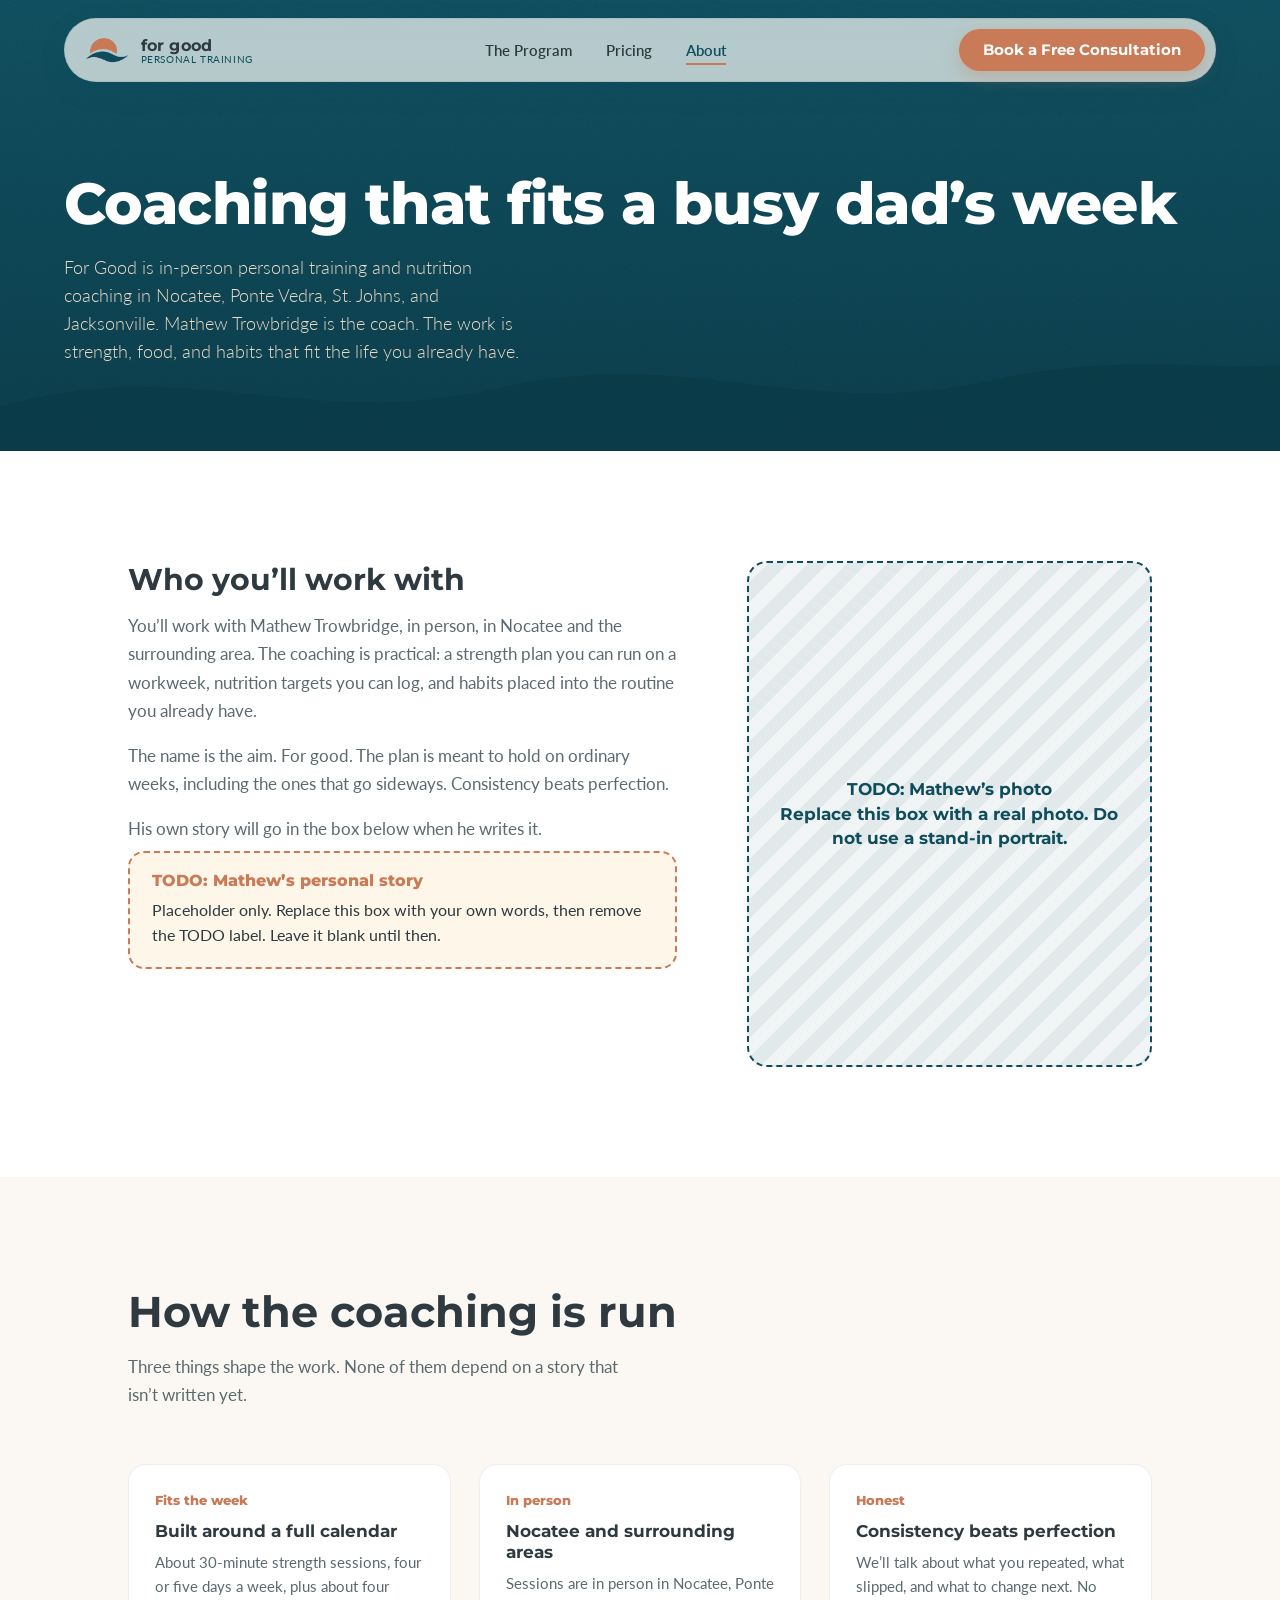
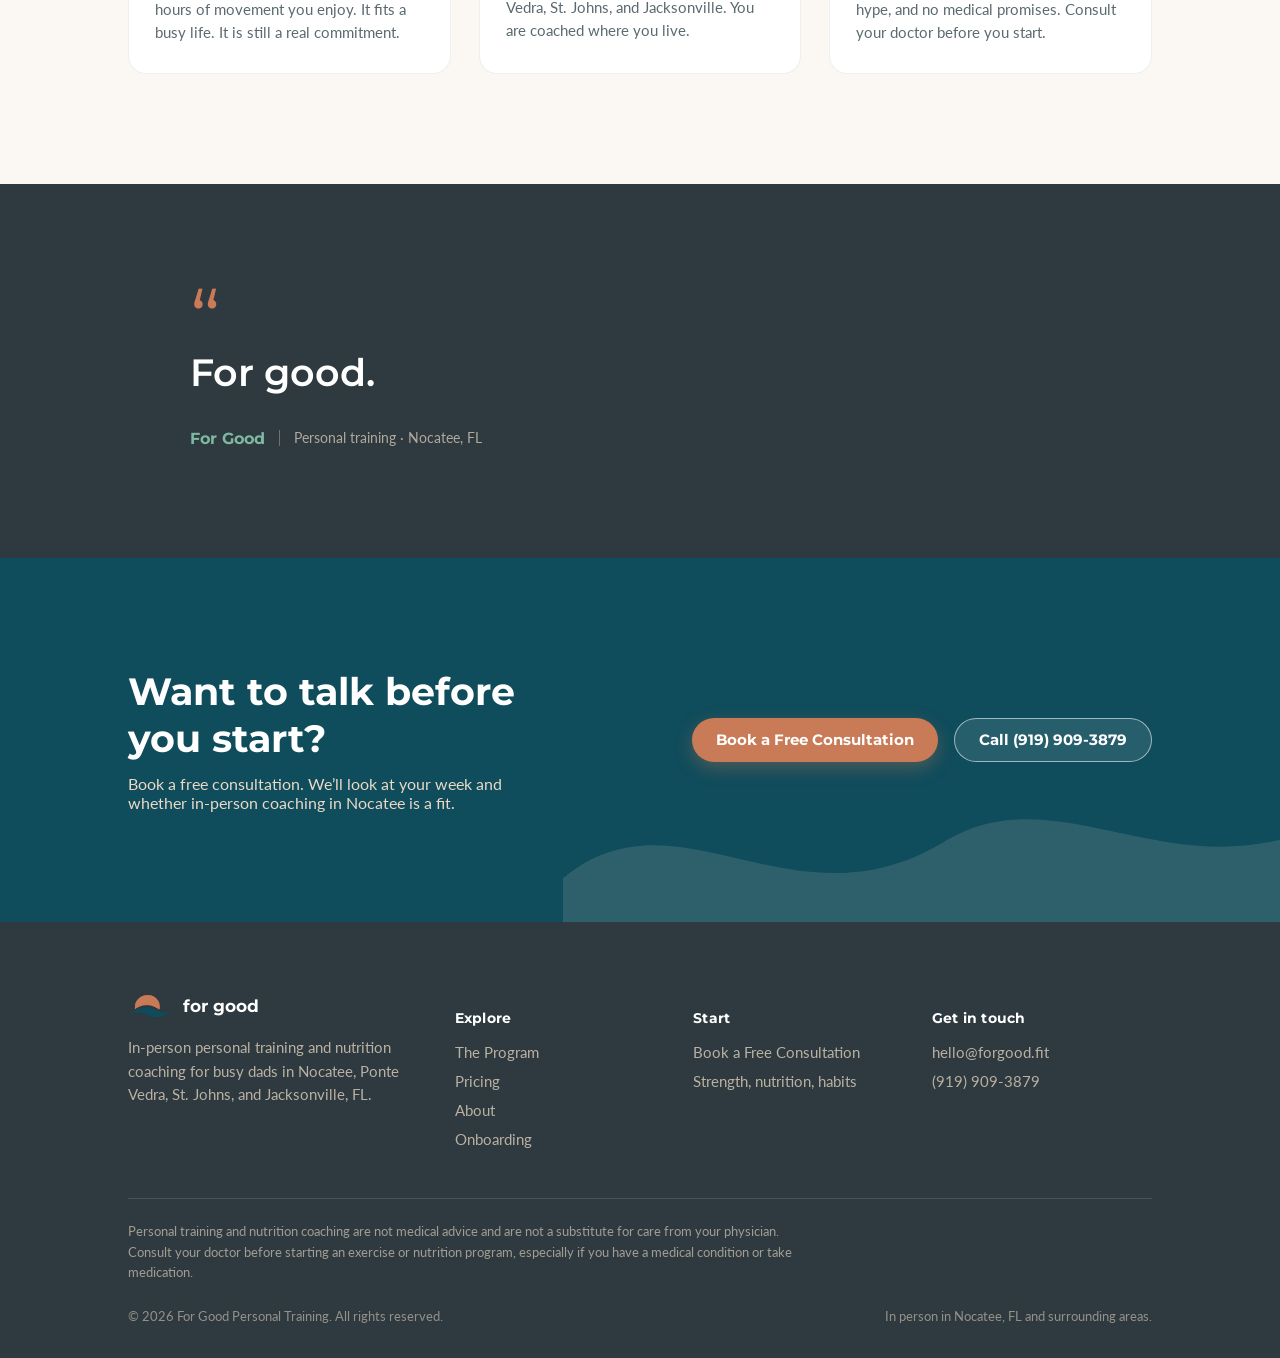
==== commit 2ca1911c: "Publish All-In pricing and confirmed contact details. All-In is a 3-month in-person program at $1,00" ====
--- a/about.html
+++ b/about.html
@@ -26,7 +26,7 @@
 <link rel="preconnect" href="https://fonts.googleapis.com">
 <link rel="preconnect" href="https://fonts.gstatic.com" crossorigin>
 <link href="https://fonts.googleapis.com/css2?family=Montserrat:wght@500;600;700;800&family=Lato:ital,wght@0,300;0,400;0,700;1,400&display=swap" rel="stylesheet">
-<link rel="stylesheet" href="assets/styles.css?v=3">
+<link rel="stylesheet" href="assets/styles.css?v=4">
 </head>
 <body>
 
@@ -145,8 +145,7 @@
       </div>
       <div class="cta-actions">
         <a href="consultation.html" class="btn btn-clay">Book a Free Consultation</a>
-        <!-- TODO(mathew): (000) 000-0000 is a placeholder. Do not invent a number. -->
-        <a href="tel:+10000000000" class="btn btn-dark">Call (000) 000-0000</a>
+        <a href="tel:+19199093879" class="btn btn-dark">Call (919) 909-3879</a>
       </div>
     </div>
   </section>
@@ -180,11 +179,9 @@
         </div>
         <div class="foot-col">
           <h4>Get in touch</h4>
-          <!-- TODO(mathew): Phone (000) 000-0000 is a placeholder. Do not invent a number. -->
-          <!-- TODO(mathew): Email is hello@forgoodpt.com while the public site is forgood.fit. Confirm which domain to use. Do not invent a new address. -->
           <ul>
-            <li><a href="mailto:hello@forgoodpt.com">hello@forgoodpt.com</a></li>
-            <li><a href="tel:+10000000000">(000) 000-0000</a></li>
+            <li><a href="mailto:hello@forgood.fit">hello@forgood.fit</a></li>
+            <li><a href="tel:+19199093879">(919) 909-3879</a></li>
           </ul>
         </div>
       </div>
--- a/assets/styles.css
+++ b/assets/styles.css
@@ -492,6 +492,13 @@
 }
 .price-founding-note{
   margin-top:10px; font-size:0.8rem; font-weight:700; color:var(--sunset-clay); line-height:1.4;
+}
+.price-upfront{
+  margin-top:10px;
+  font-family:var(--font-head);
+  font-weight:700;
+  font-size:1.05rem;
+  color:var(--ocean-deep);
 }
 .price-card ul{margin-top:26px; display:flex; flex-direction:column; gap:13px; flex:1;}
 .price-card ul li{display:flex; gap:10px; font-size:0.94rem; color:var(--driftwood); align-items:flex-start; line-height:1.4;}
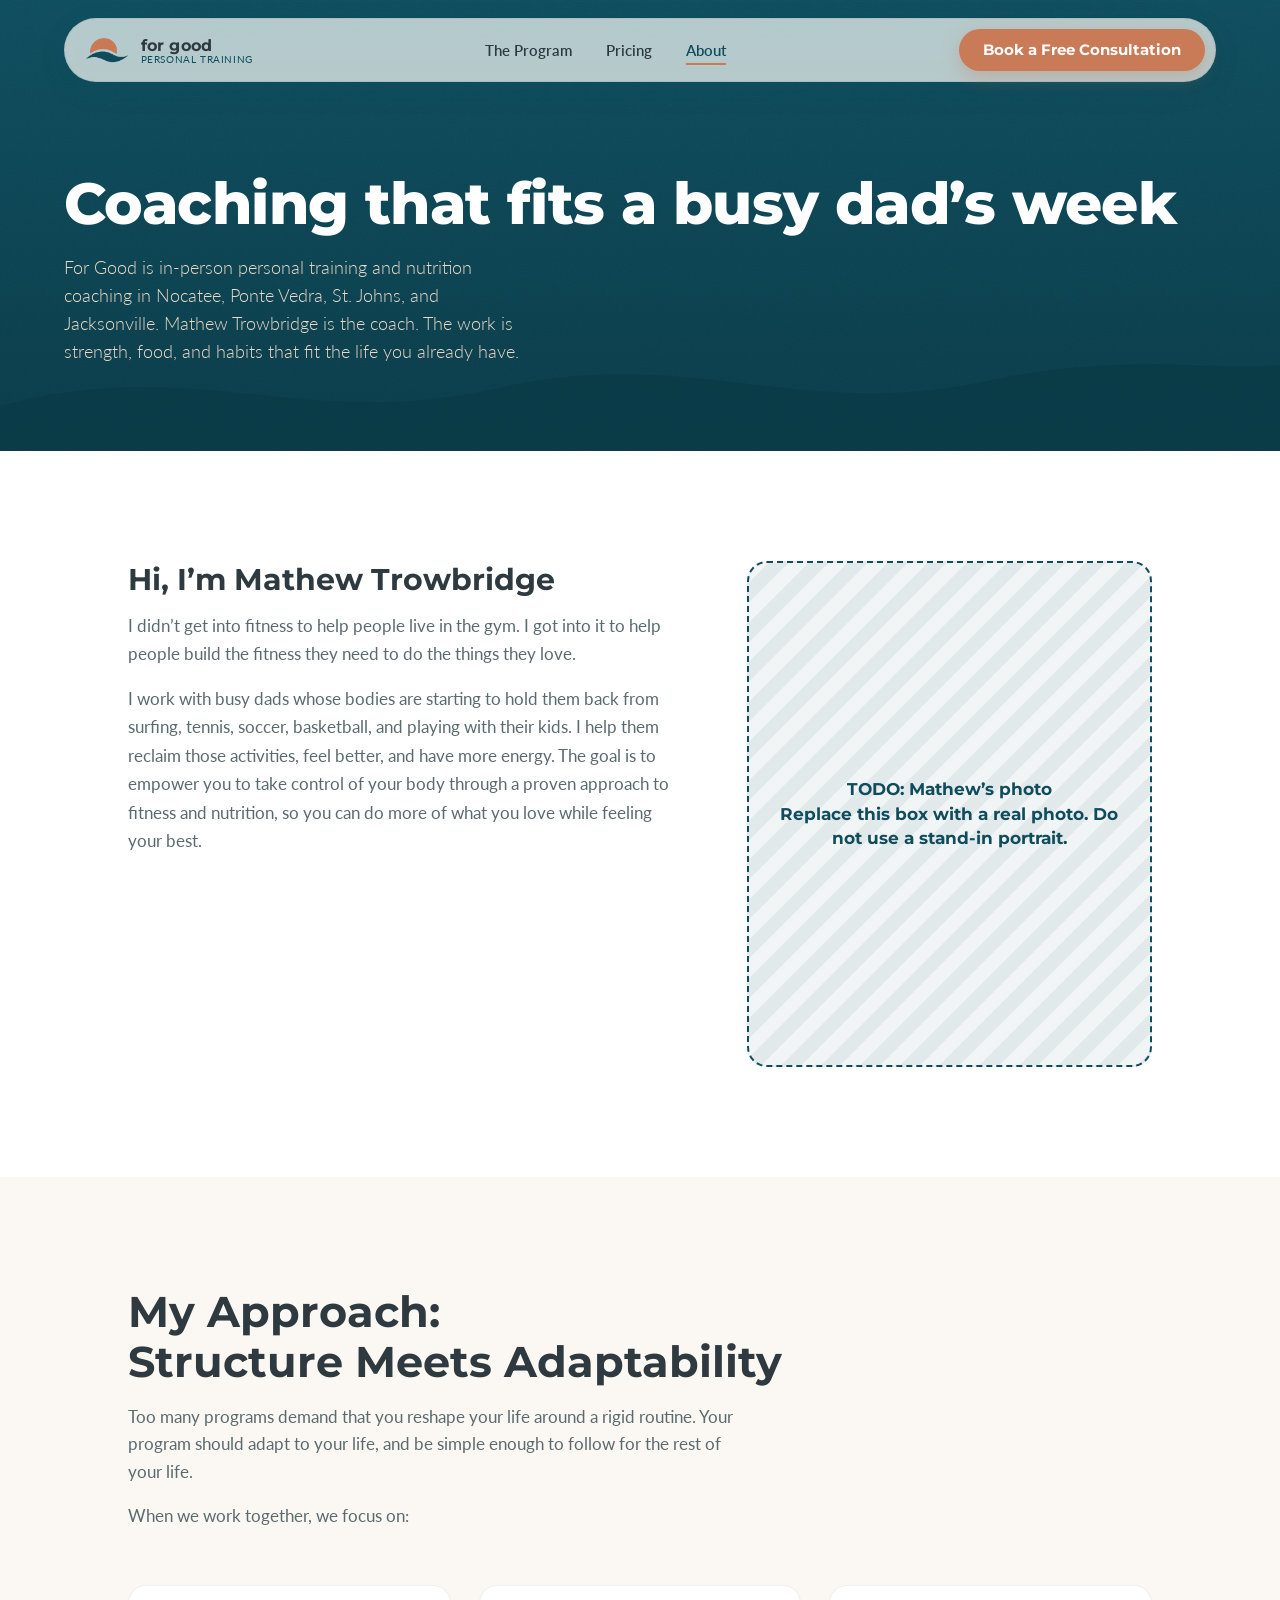
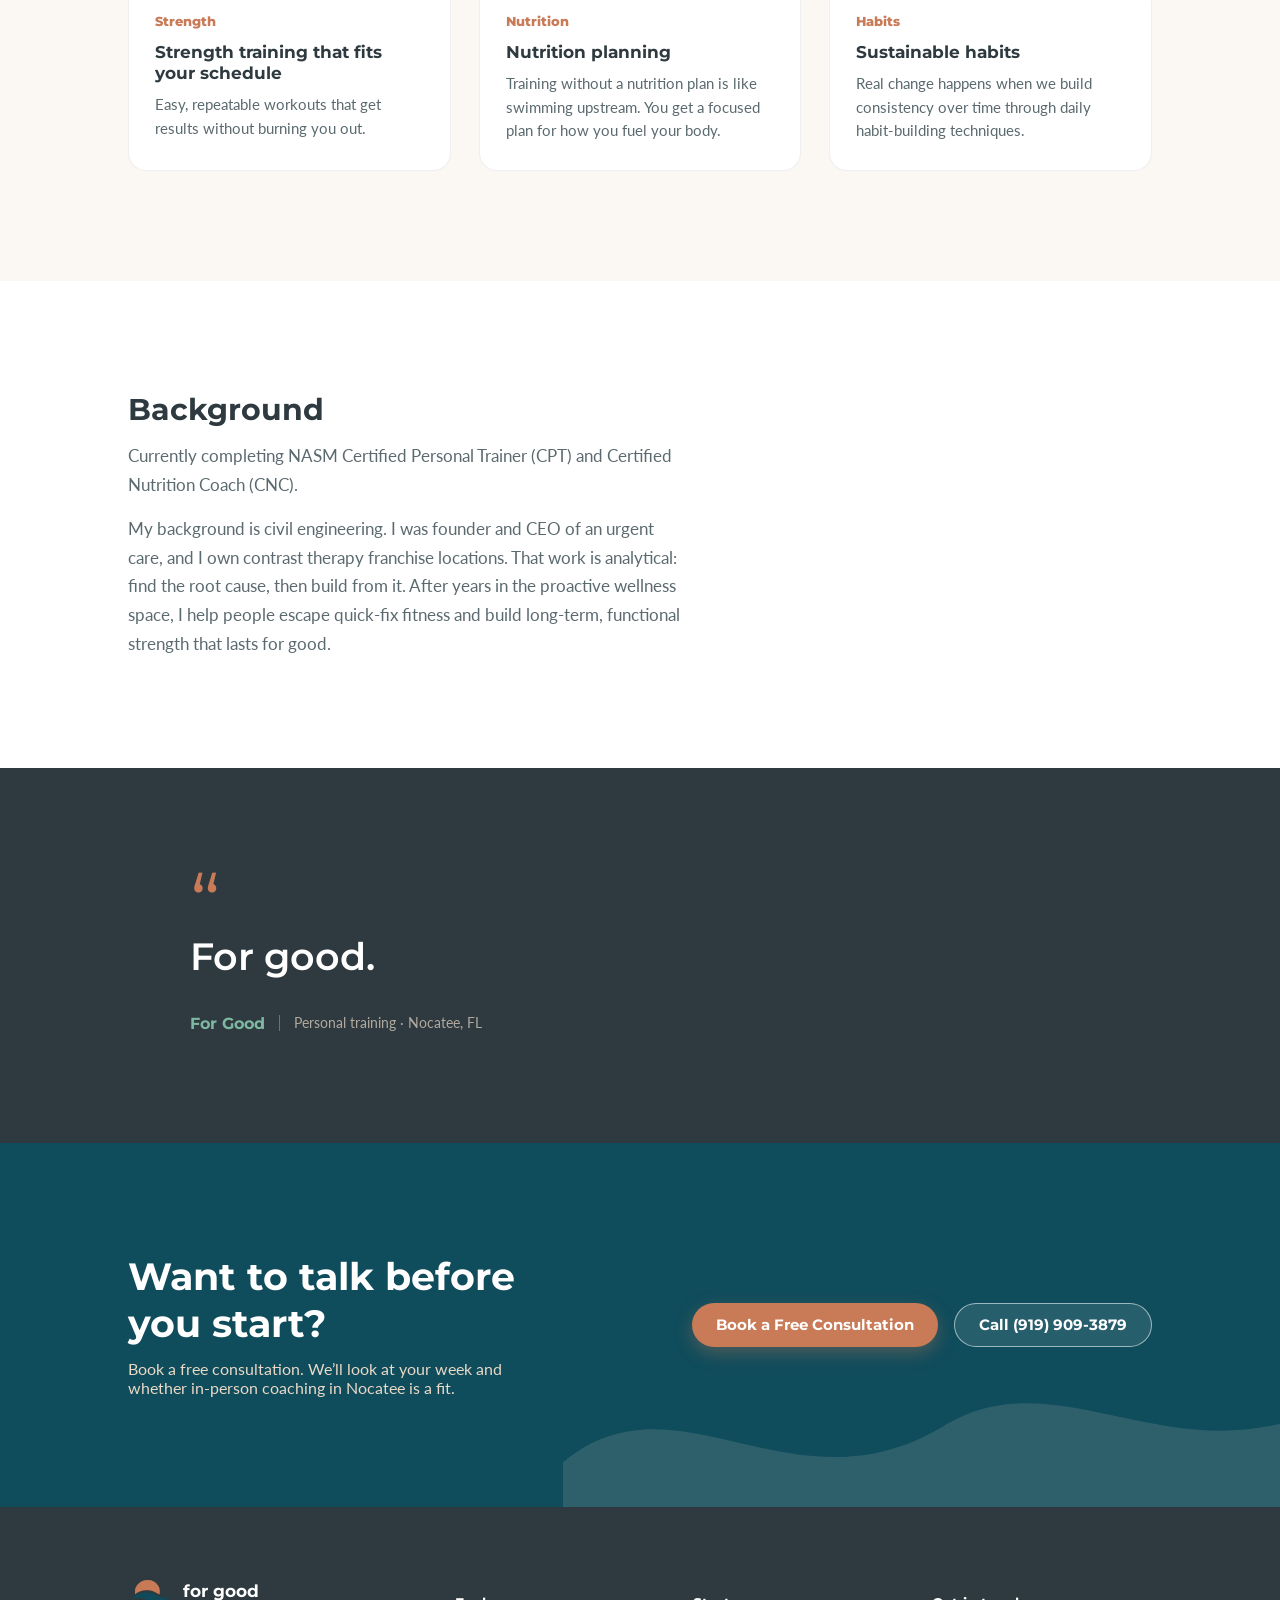
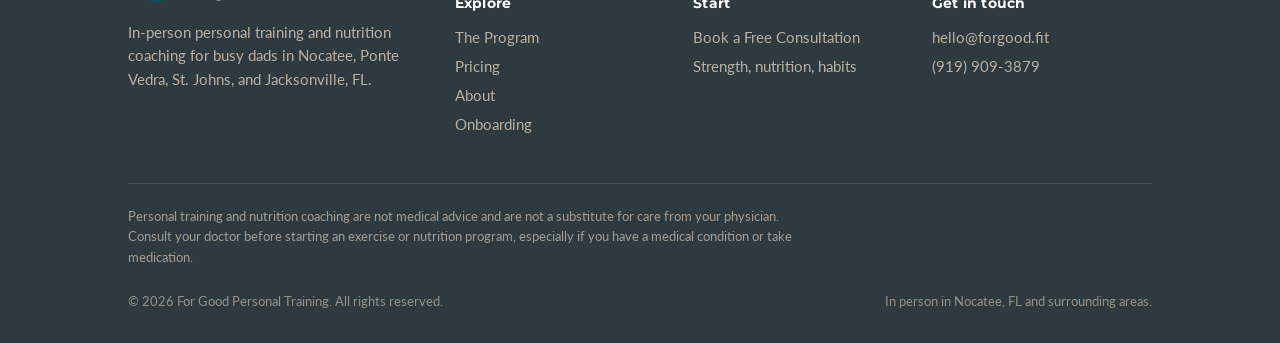
==== commit 5def0cee: "Add Mathew's About story and keep the photo placeholder. Use his structure and voice, and state the " ====
--- a/about.html
+++ b/about.html
@@ -4,7 +4,7 @@
 <meta charset="UTF-8">
 <meta name="viewport" content="width=device-width, initial-scale=1.0">
 <title>About For Good | Personal Trainer in Nocatee &amp; Ponte Vedra, FL</title>
-<meta name="description" content="For Good is in-person personal training and nutrition coaching for busy dads in Nocatee, Ponte Vedra, St. Johns, and Jacksonville, FL.">
+<meta name="description" content="Mathew Trowbridge coaches busy dads in Nocatee, Ponte Vedra, St. Johns, and Jacksonville. Fitness and nutrition that adapt to your life, so you can do more of what you love.">
 <link rel="canonical" href="https://forgood.fit/about.html">
 
 <!-- Open Graph / Link Preview -->
@@ -12,7 +12,7 @@
 <meta property="og:site_name" content="For Good Personal Training">
 <meta property="og:url" content="https://forgood.fit/about.html">
 <meta property="og:title" content="About For Good | Personal Trainer in Nocatee &amp; Ponte Vedra, FL">
-<meta property="og:description" content="For Good is in-person personal training and nutrition coaching for busy dads in Nocatee, Ponte Vedra, St. Johns, and Jacksonville, FL.">
+<meta property="og:description" content="Mathew Trowbridge coaches busy dads in Nocatee, Ponte Vedra, St. Johns, and Jacksonville. Fitness and nutrition that adapt to your life, so you can do more of what you love.">
 <meta property="og:image" content="https://forgood.fit/assets/og-image.png">
 <meta property="og:image:width" content="1200">
 <meta property="og:image:height" content="630">
@@ -20,7 +20,7 @@
 <!-- Twitter Card -->
 <meta name="twitter:card" content="summary_large_image">
 <meta name="twitter:title" content="About For Good | Personal Trainer in Nocatee &amp; Ponte Vedra, FL">
-<meta name="twitter:description" content="For Good is in-person personal training and nutrition coaching for busy dads in Nocatee, Ponte Vedra, St. Johns, and Jacksonville, FL.">
+<meta name="twitter:description" content="Mathew Trowbridge coaches busy dads in Nocatee, Ponte Vedra, St. Johns, and Jacksonville. Fitness and nutrition that adapt to your life, so you can do more of what you love.">
 <meta name="twitter:image" content="https://forgood.fit/assets/og-image.png">
 
 <link rel="preconnect" href="https://fonts.googleapis.com">
@@ -74,18 +74,13 @@
   </header>
 
   <!-- ================= COACH ================= -->
-  <!-- TODO(mathew): Do not add credentials anywhere on this page. NASM CPT and Nutrition Coach are still in progress. No biography until you write it. -->
+  <!-- TODO(mathew): Photo still needed. Credentials below must stay "currently completing" — do not list NASM CPT or CNC as earned. -->
   <section class="split">
     <div class="wrap split-grid reverse">
       <div class="split-copy">
-        <h2>Who you&rsquo;ll work with</h2>
-        <p>You&rsquo;ll work with Mathew Trowbridge, in person, in Nocatee and the surrounding area. The coaching is practical: a strength plan you can run on a workweek, nutrition targets you can log, and habits placed into the routine you already have.</p>
-        <p>The name is the aim. For good. The plan is meant to hold on ordinary weeks, including the ones that go sideways. Consistency beats perfection.</p>
-        <p>His own story will go in the box below when he writes it.</p>
-        <aside class="story-todo">
-          <strong>TODO: Mathew&rsquo;s personal story</strong>
-          <p>Placeholder only. Replace this box with your own words, then remove the TODO label. Leave it blank until then.</p>
-        </aside>
+        <h2>Hi, I&rsquo;m Mathew Trowbridge</h2>
+        <p>I didn&rsquo;t get into fitness to help people live in the gym. I got into it to help people build the fitness they need to do the things they love.</p>
+        <p>I work with busy dads whose bodies are starting to hold them back from surfing, tennis, soccer, basketball, and playing with their kids. I help them reclaim those activities, feel better, and have more energy. The goal is to empower you to take control of your body through a proven approach to fitness and nutrition, so you can do more of what you love while feeling your best.</p>
       </div>
       <div class="photo-todo" role="img" aria-label="Placeholder for a photo of Mathew Trowbridge">
         <p>TODO: Mathew&rsquo;s photo<br>Replace this box with a real photo. Do not use a stand-in portrait.</p>
@@ -93,29 +88,41 @@
     </div>
   </section>
 
-  <!-- ================= HOW WE COACH ================= -->
+  <!-- ================= APPROACH ================= -->
   <section class="feature-list">
     <div class="wrap">
-      <div class="section-head">
-        <h2>How the coaching is run</h2>
-        <p>Three things shape the work. None of them depend on a story that isn&rsquo;t written yet.</p>
+      <div class="section-head wide">
+        <h2>My Approach:<br>Structure Meets Adaptability</h2>
+        <p>Too many programs demand that you reshape your life around a rigid routine. Your program should adapt to your life, and be simple enough to follow for the rest of your life.</p>
+        <p>When we work together, we focus on:</p>
       </div>
       <div class="feature-rows">
         <div class="feature-row">
-          <div class="step">Fits the week</div>
-          <h3>Built around a full calendar</h3>
-          <p>About 30-minute strength sessions, four or five days a week, plus about four hours of movement you enjoy. It fits a busy life. It is still a real commitment.</p>
+          <div class="step">Strength</div>
+          <h3>Strength training that fits your schedule</h3>
+          <p>Easy, repeatable workouts that get results without burning you out.</p>
         </div>
         <div class="feature-row">
-          <div class="step">In person</div>
-          <h3>Nocatee and surrounding areas</h3>
-          <p>Sessions are in person in Nocatee, Ponte Vedra, St. Johns, and Jacksonville. You are coached where you live.</p>
+          <div class="step">Nutrition</div>
+          <h3>Nutrition planning</h3>
+          <p>Training without a nutrition plan is like swimming upstream. You get a focused plan for how you fuel your body.</p>
         </div>
         <div class="feature-row">
-          <div class="step">Honest</div>
-          <h3>Consistency beats perfection</h3>
-          <p>We&rsquo;ll talk about what you repeated, what slipped, and what to change next. No hype, and no medical promises. Consult your doctor before you start.</p>
-        </div>
+          <div class="step">Habits</div>
+          <h3>Sustainable habits</h3>
+          <p>Real change happens when we build consistency over time through daily habit-building techniques.</p>
+        </div>
+      </div>
+    </div>
+  </section>
+
+  <!-- ================= BACKGROUND ================= -->
+  <section class="split">
+    <div class="wrap">
+      <div class="split-copy">
+        <h2>Background</h2>
+        <p>Currently completing NASM Certified Personal Trainer (CPT) and Certified Nutrition Coach (CNC).</p>
+        <p>My background is civil engineering. I was founder and CEO of an urgent care, and I own contrast therapy franchise locations. That work is analytical: find the root cause, then build from it. After years in the proactive wellness space, I help people escape quick-fix fitness and build long-term, functional strength that lasts for good.</p>
       </div>
     </div>
   </section>
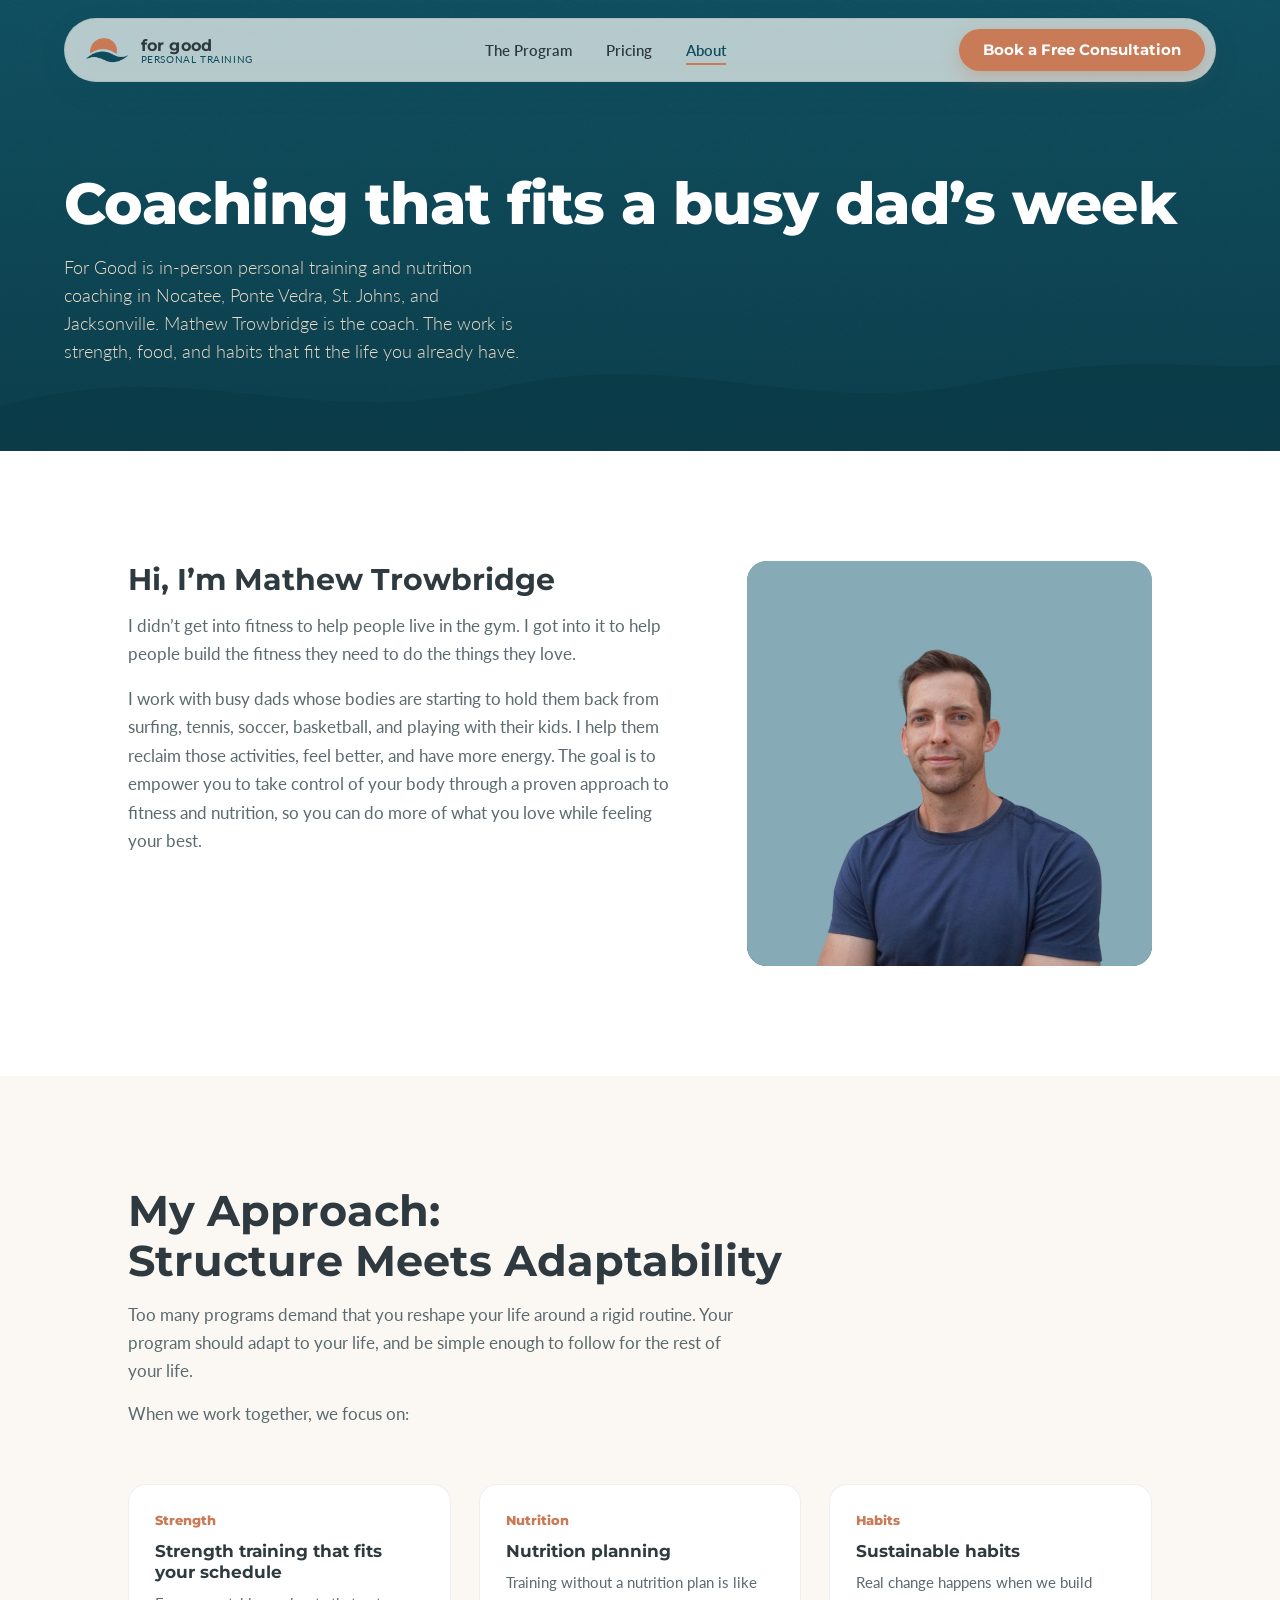
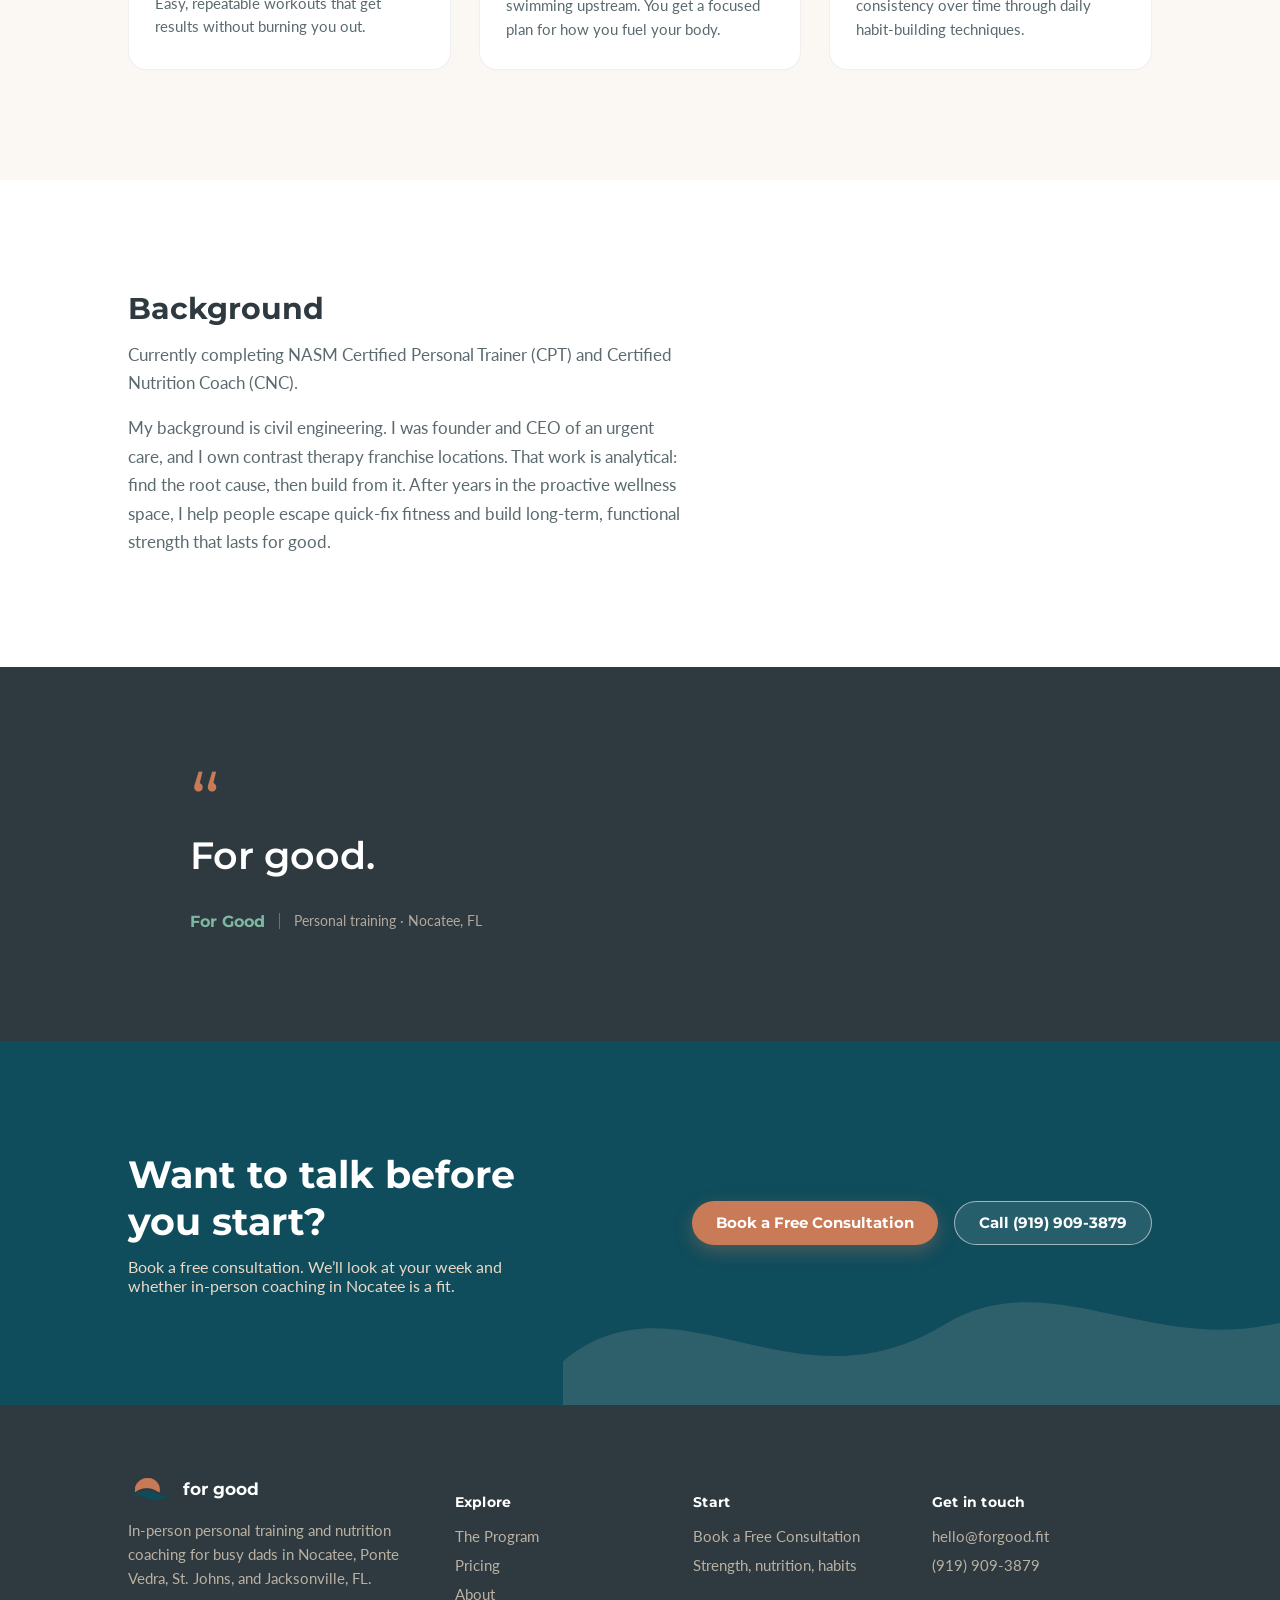
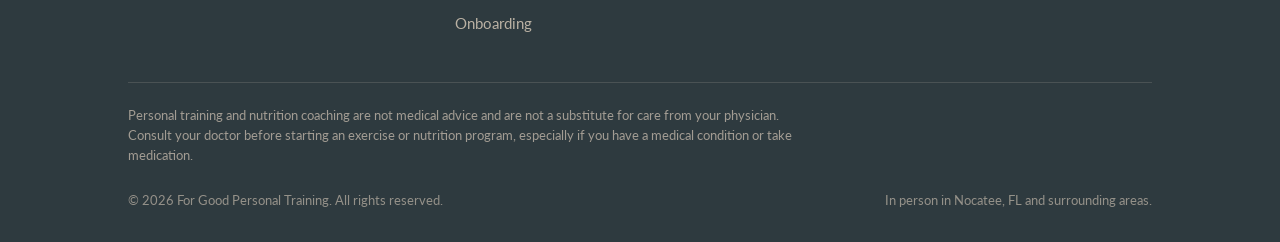
==== commit 8774f287: "Add Mathew's headshot to the About page. Replace the photo placeholder with an 800px portrait and po" ====
--- a/about.html
+++ b/about.html
@@ -26,7 +26,7 @@
 <link rel="preconnect" href="https://fonts.googleapis.com">
 <link rel="preconnect" href="https://fonts.gstatic.com" crossorigin>
 <link href="https://fonts.googleapis.com/css2?family=Montserrat:wght@500;600;700;800&family=Lato:ital,wght@0,300;0,400;0,700;1,400&display=swap" rel="stylesheet">
-<link rel="stylesheet" href="assets/styles.css?v=4">
+<link rel="stylesheet" href="assets/styles.css?v=5">
 </head>
 <body>
 
@@ -74,7 +74,7 @@
   </header>
 
   <!-- ================= COACH ================= -->
-  <!-- TODO(mathew): Photo still needed. Credentials below must stay "currently completing" — do not list NASM CPT or CNC as earned. -->
+  <!-- Credentials below must stay "currently completing" — do not list NASM CPT or CNC as earned. -->
   <section class="split">
     <div class="wrap split-grid reverse">
       <div class="split-copy">
@@ -82,8 +82,8 @@
         <p>I didn&rsquo;t get into fitness to help people live in the gym. I got into it to help people build the fitness they need to do the things they love.</p>
         <p>I work with busy dads whose bodies are starting to hold them back from surfing, tennis, soccer, basketball, and playing with their kids. I help them reclaim those activities, feel better, and have more energy. The goal is to empower you to take control of your body through a proven approach to fitness and nutrition, so you can do more of what you love while feeling your best.</p>
       </div>
-      <div class="photo-todo" role="img" aria-label="Placeholder for a photo of Mathew Trowbridge">
-        <p>TODO: Mathew&rsquo;s photo<br>Replace this box with a real photo. Do not use a stand-in portrait.</p>
+      <div class="split-figure coach-photo">
+        <img src="assets/mathew-trowbridge.jpg" alt="Mathew Trowbridge, ForGood coach" width="800" height="800">
       </div>
     </div>
   </section>
--- a/assets/styles.css
+++ b/assets/styles.css
@@ -340,6 +340,8 @@
   background:linear-gradient(200deg, var(--seafoam) 0%, var(--ocean-deep) 100%);
 }
 .split-figure svg{position:absolute; inset:0; width:100%; height:100%;}
+.split-figure.coach-photo{aspect-ratio:1/1;}
+.split-figure.coach-photo img{position:absolute; inset:0; width:100%; height:100%; object-fit:cover;}
 .split-caption{
   position:absolute; left:24px; bottom:24px; right:24px; color:var(--white);
   font-family:var(--font-head); font-weight:700; font-size:1.1rem;
@@ -391,23 +393,6 @@
 .owner-todo p, .story-todo p{color:var(--driftwood); font-size:0.98rem; line-height:1.6; margin:0;}
 .owner-todo p + p, .story-todo p + p{margin-top:10px;}
 
-.photo-todo{
-  border-radius:20px;
-  aspect-ratio:4/5;
-  background:
-    repeating-linear-gradient(135deg, rgba(15,76,92,0.06) 0 14px, rgba(15,76,92,0.12) 14px 28px);
-  border:2px dashed var(--ocean-deep);
-  display:flex;
-  align-items:center;
-  justify-content:center;
-  padding:32px 24px;
-  text-align:center;
-}
-.photo-todo p{
-  font-family:var(--font-head); font-weight:700; color:var(--ocean-deep);
-  font-size:1.05rem; line-height:1.45; margin:0;
-}
-.split-grid.reverse .photo-todo{order:2;}
 
 /* ---------- CTA BAND ---------- */
 .cta-band{
@@ -673,7 +658,6 @@
   .feature-rows{grid-template-columns:1fr;}
   .onboard-grid{grid-template-columns:1fr;}
   .onboard-grid .feature-row{grid-column:auto;}
-  .split-grid.reverse .photo-todo{order:0;}
   .pricing-grid{grid-template-columns:1fr; max-width:420px; margin:0 auto;}
   .price-card.featured{transform:none;}
   .program-arc{flex-direction:column; gap:20px; align-items:stretch;}
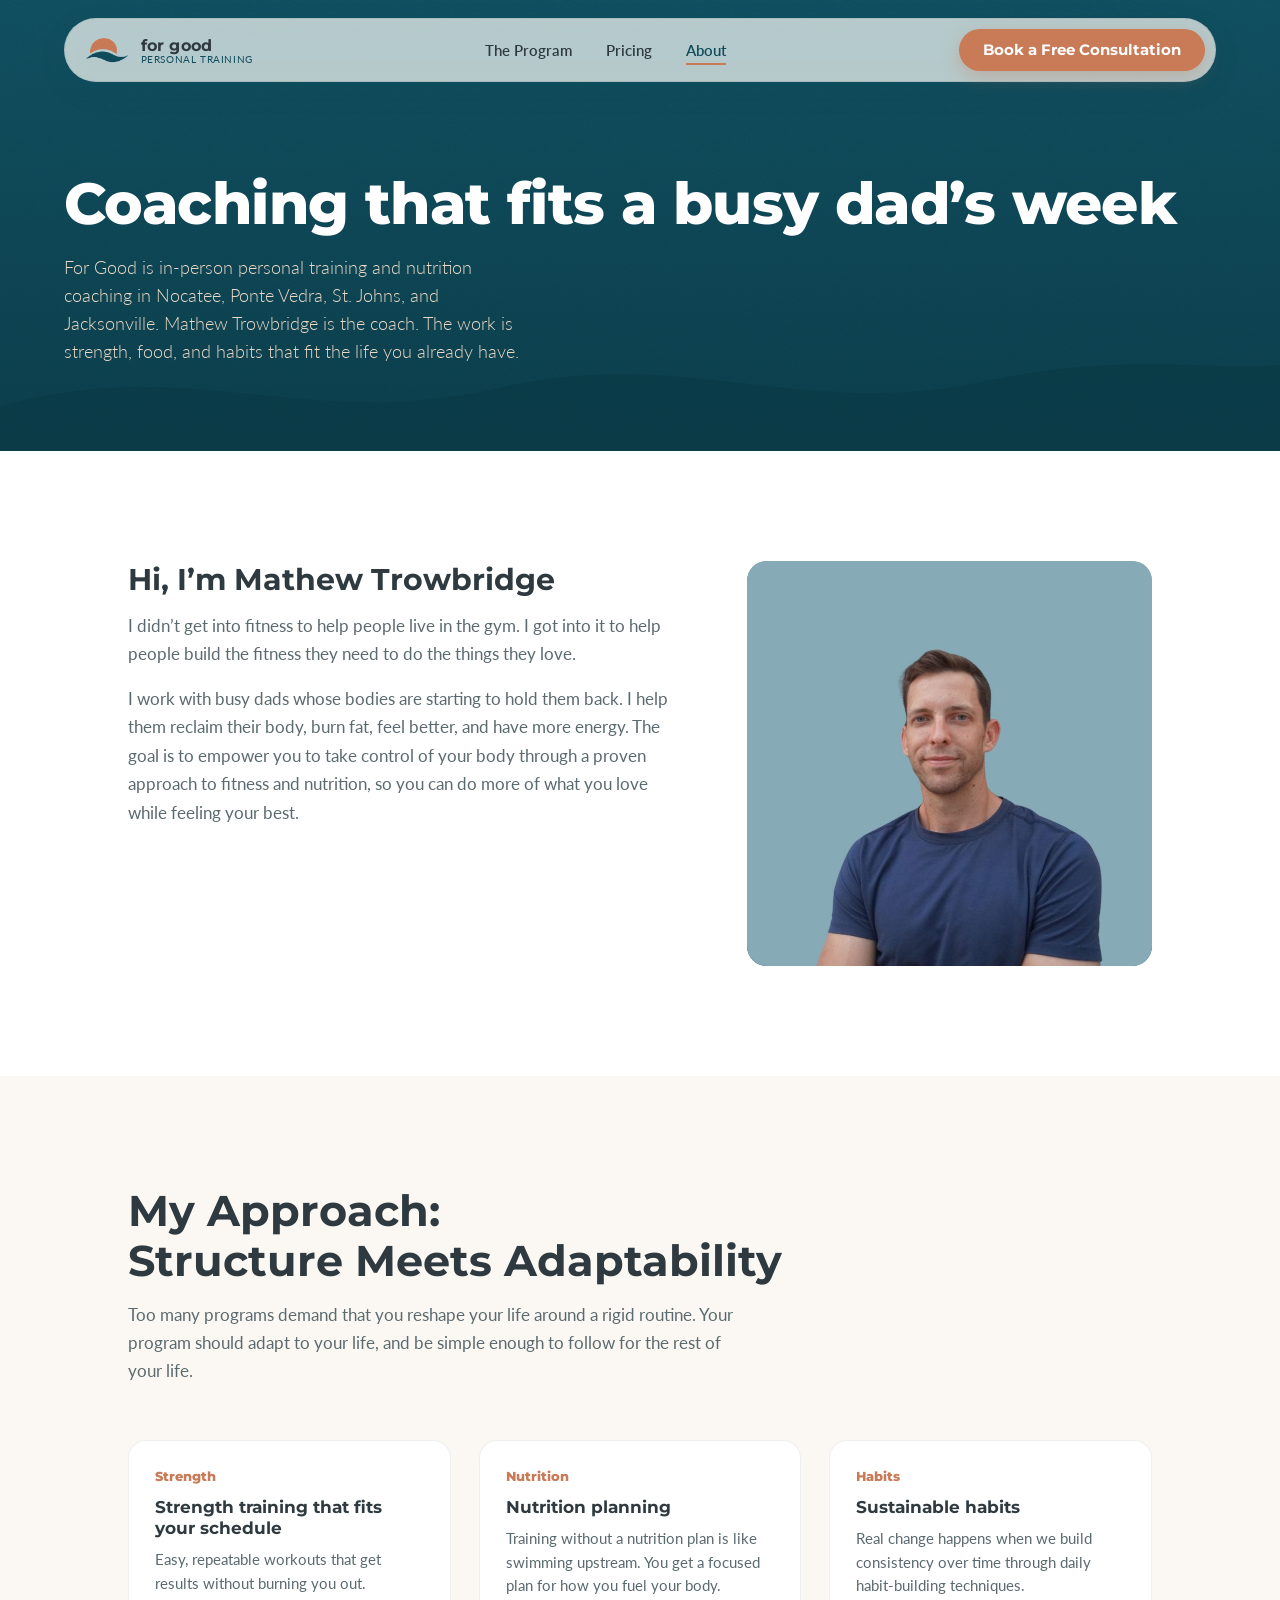
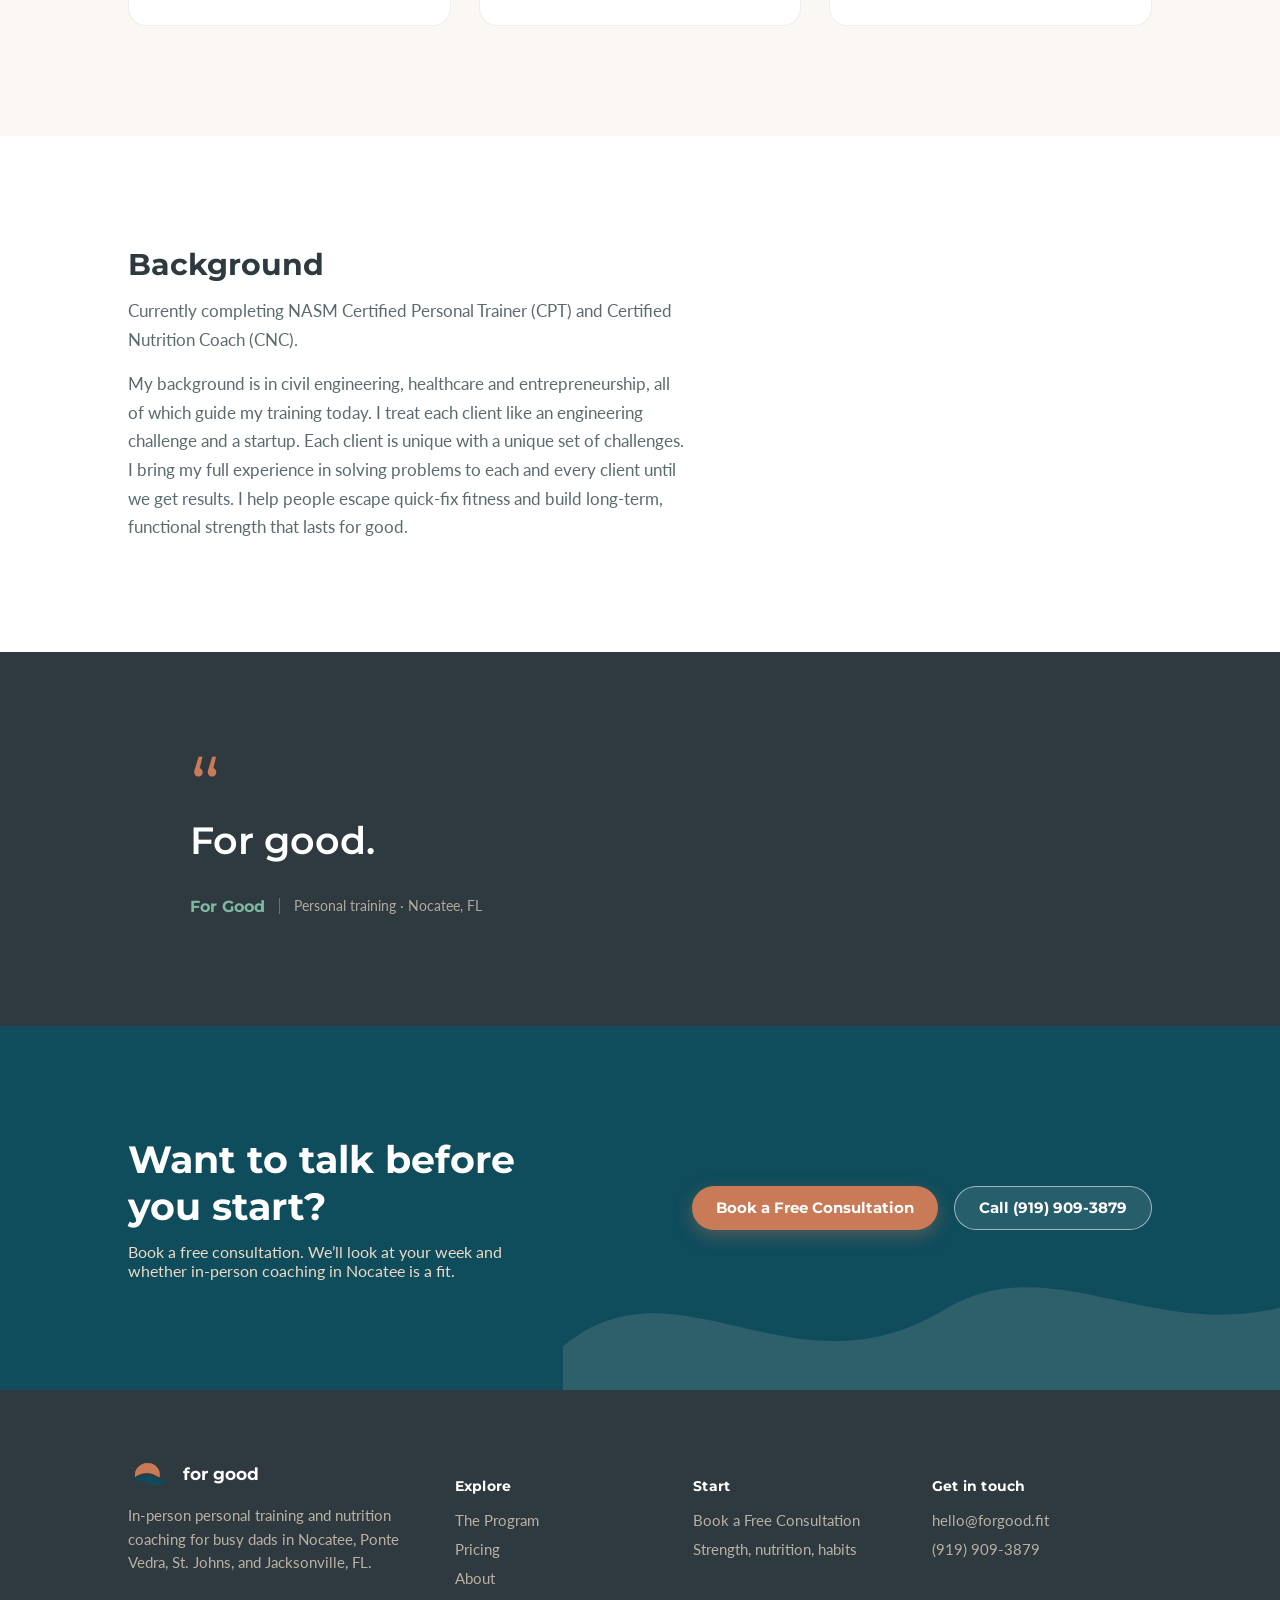
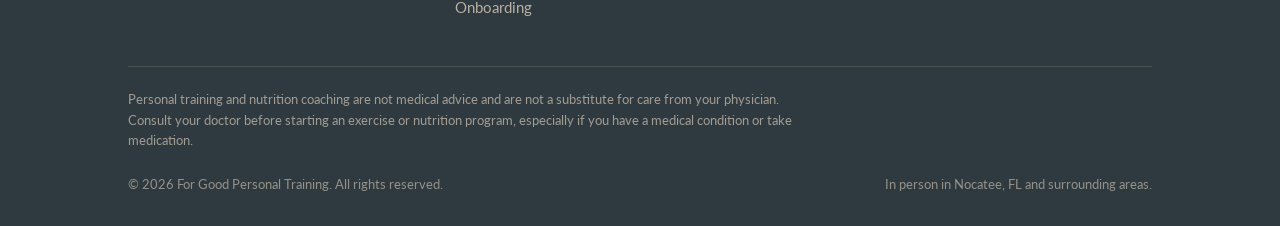
==== commit 92266227: "Use Mathew's edited About story. Replace the intro and background with his latest wording and keep t" ====
--- a/about.html
+++ b/about.html
@@ -80,7 +80,7 @@
       <div class="split-copy">
         <h2>Hi, I&rsquo;m Mathew Trowbridge</h2>
         <p>I didn&rsquo;t get into fitness to help people live in the gym. I got into it to help people build the fitness they need to do the things they love.</p>
-        <p>I work with busy dads whose bodies are starting to hold them back from surfing, tennis, soccer, basketball, and playing with their kids. I help them reclaim those activities, feel better, and have more energy. The goal is to empower you to take control of your body through a proven approach to fitness and nutrition, so you can do more of what you love while feeling your best.</p>
+        <p>I work with busy dads whose bodies are starting to hold them back. I help them reclaim their body, burn fat, feel better, and have more energy. The goal is to empower you to take control of your body through a proven approach to fitness and nutrition, so you can do more of what you love while feeling your best.</p>
       </div>
       <div class="split-figure coach-photo">
         <img src="assets/mathew-trowbridge.jpg" alt="Mathew Trowbridge, ForGood coach" width="800" height="800">
@@ -94,7 +94,6 @@
       <div class="section-head wide">
         <h2>My Approach:<br>Structure Meets Adaptability</h2>
         <p>Too many programs demand that you reshape your life around a rigid routine. Your program should adapt to your life, and be simple enough to follow for the rest of your life.</p>
-        <p>When we work together, we focus on:</p>
       </div>
       <div class="feature-rows">
         <div class="feature-row">
@@ -122,7 +121,7 @@
       <div class="split-copy">
         <h2>Background</h2>
         <p>Currently completing NASM Certified Personal Trainer (CPT) and Certified Nutrition Coach (CNC).</p>
-        <p>My background is civil engineering. I was founder and CEO of an urgent care, and I own contrast therapy franchise locations. That work is analytical: find the root cause, then build from it. After years in the proactive wellness space, I help people escape quick-fix fitness and build long-term, functional strength that lasts for good.</p>
+        <p>My background is in civil engineering, healthcare and entrepreneurship, all of which guide my training today. I treat each client like an engineering challenge and a startup. Each client is unique with a unique set of challenges. I bring my full experience in solving problems to each and every client until we get results. I help people escape quick-fix fitness and build long-term, functional strength that lasts for good.</p>
       </div>
     </div>
   </section>
